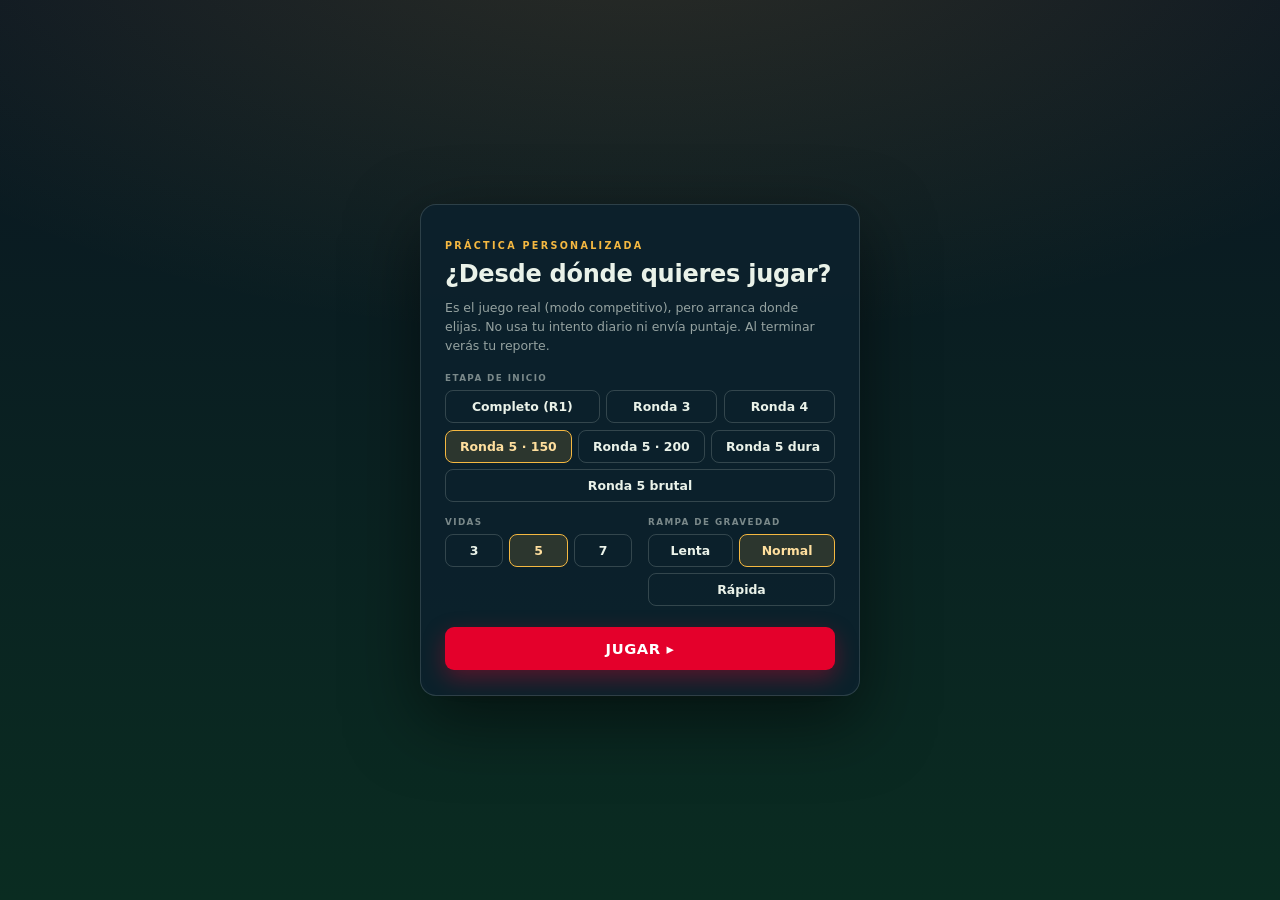
==== game/index.html @ 568b14b9 "fix: puntaje promedio (no kicks) en el reporte del juego" ====
<!DOCTYPE html>
<html lang="es">
<head>
    <meta charset="UTF-8">
    <meta name="viewport" content="width=device-width, initial-scale=1.0, maximum-scale=1.0, user-scalable=no">
    <title>KIA - Domina tu mundial</title>
    <link rel="icon" href="assets/favicon.ico">
    <!-- Google tag (gtag.js) -->
    <script async src="https://www.googletagmanager.com/gtag/js?id=G-4TJHHX3XZ9"></script>
    <script>
      window.dataLayer = window.dataLayer || [];
      function gtag(){dataLayer.push(arguments);}
      gtag('js', new Date());
      gtag('config', 'G-4TJHHX3XZ9');
    </script>
    <link rel="stylesheet" href="https://fonts.googleapis.com/css2?family=Material+Symbols+Outlined:opsz,wght,FILL,GRAD@20..48,100..700,0..1,-50..200&icon_names=favorite,sports_soccer,trophy" />
  <script type="module" crossorigin src="assets/index-Cwvmho8Z.js?v=4"></script>
  <link rel="stylesheet" crossorigin href="assets/index-BLHXZ3ck.css">
</head>
<body class="kia-root">

    <!-- ── Welcome screen ──────────────────────────────────────── -->
    <div id="welcome-screen">
        <div id="welcome-column">
            <img class="welcome-logo-kia"  src="assets/LogoKiaMundial.png" alt="KIA patrocinador oficial">
            <img class="welcome-logo-game" src="assets/LogoGame.png"       alt="Domina tu Mundial">

            <div id="welcome-character"></div>

            <div class="welcome-buttons">
                <button id="btn-welcome-play"     class="menu-btn">Jugar</button>
                <button id="btn-welcome-register" class="menu-btn">Registrarse</button>
            </div>
            <p class="welcome-version">v1.53</p>
        </div>
    </div>

    <!-- ── Login screen ─────────────────────────────────────────── -->
    <div id="login-screen" class="hidden">
        <div id="login-column">
            <img class="login-logo-kia"  src="assets/LogoKiaMundial.png" alt="KIA patrocinador oficial">
            <img class="login-logo-game" src="assets/LogoGame.png"       alt="Domina tu Mundial">

            <p class="login-subtitle">Favor ingresa los datos a continuación<br>para ingresar al juego</p>

            <div class="login-fields">
                <input id="input-rut" class="login-input" type="text"     placeholder="RUT (ej: 12.345.678-9)" autocomplete="off">
                <input id="input-pin" class="login-input" type="password" placeholder="PIN"                    autocomplete="off">
            </div>
            <p id="login-error" class="register-error-msg"></p>

            <div id="login-character"></div>

            <div class="login-actions">
                <button id="btn-login-play" class="menu-btn">Jugar</button>
                <button id="btn-login-back" class="menu-btn">Volver</button>
                <button id="btn-contacto-login" class="menu-btn contacto-link-btn">¿Problemas con tu cuenta?</button>
            </div>
        </div>
    </div>

    <!-- ── Register screen ──────────────────────────────────────── -->
    <div id="register-screen" class="hidden">
        <div id="register-column">
            <img class="register-logo-kia"  src="assets/LogoKiaMundial.png" alt="KIA patrocinador oficial">
            <img class="register-logo-game" src="assets/LogoGame.png"       alt="Domina tu Mundial">

            <p class="register-subtitle">Favor ingresa los datos a continuación<br>para registrar tu cuenta</p>

            <div class="register-fields">
                <input id="input-nombre"   class="login-input" type="text"  placeholder="Nombre"             autocomplete="off">
                <input id="input-apellido" class="login-input" type="text"  placeholder="Apellido"            autocomplete="off">
                <input id="input-correo"   class="login-input" type="email" placeholder="Correo Electrónico"  autocomplete="off">
                <input id="input-telefono" class="login-input" type="tel"   placeholder="Teléfono Contacto"   autocomplete="off">
                <input id="input-reg-rut"  class="login-input" type="text"  placeholder="RUT (ej: 12.345.678-9)" autocomplete="off">
            </div>
            <p id="register-error" class="register-error-msg"></p>

            <div id="register-character"></div>

            <p class="register-legal-note">
                Todos los campos son obligatorios y necesarios para participar
                válidamente en esta campaña.
            </p>

            <div class="register-actions">
                <button id="btn-bases"     class="menu-btn">Registrar</button>
                <button id="btn-register-back" class="menu-btn">Volver</button>
            </div>
        </div>
    </div>

    <!-- ── PIN screen ─────────────────────────────────────────────── -->
    <div id="pin-screen" class="hidden">
        <img class="pin-char-thumbs" src="assets/charThumbs.png" alt="">

        <div id="pin-column">
            <img class="pin-logo-kia"  src="assets/LogoKiaMundial.png" alt="KIA patrocinador oficial">
            <img class="pin-logo-game" src="assets/LogoGame.png"       alt="Domina tu Mundial">

            <p class="pin-subtitle">
                Toma nota de tu PIN, es necesario para poder<br>ingresar y jugar diariamente.
            </p>
            <p class="pin-note">(Te recomendamos hacer una captura de pantalla)</p>

            <div id="pin-character"></div>

            <p class="pin-label">PIN:</p>
            <p class="pin-code" id="pin-code-display">—</p>

            <div class="pin-actions">
                <button id="btn-pin-continuar" class="menu-btn">Continuar</button>
                <p class="pin-hold-hint">Deja pulsado para continuar</p>
            </div>
        </div>
    </div>

    <!-- ── Bases popup ───────────────────────────────────────────── -->
    <div id="bases-popup" class="hidden">
        <div class="bases-backdrop"></div>
        <div class="bases-modal">
            <div class="bases-scroll">
                <h2 class="bases-title">Bases Legales del Concurso</h2>
                <p class="bases-subtitle"><strong>"Domina tu Mundial"</strong><br>KIA CHILE SpA</p>
                <div class="bases-text">
                    <h3>1. Organizador</h3>
                    <p>Kia Chile SpA, rol único tributario N° 79.567.420-9, domiciliada en Av. Las Condes N° 11.774, comuna de Vitacura (en adelante, el "Organizador") ha creado el concurso "Domina tu Mundial" (en adelante, el "Concurso") como parte de su campaña de marketing digital para la Mundial de Fútbol FIFA 2026™ (en adelante, el "Mundial").</p>

                    <h3>2. Antecedentes y descripción general</h3>
                    <p>"Domina tu Mundial" es un juego web de habilidad desarrollado por Kia, en el que cada Concursante debe mantener una rueda, estilizada como pelota de fútbol, en el aire durante el mayor tiempo posible mediante toques en la pantalla (clics o taps, dependiendo si se juega desde computador o desde dispositivos móviles).</p>
                    <p>El juego "Domina tu Mundial" se accede desde el sitio web de Kia (www.kia.cl) o del Concurso (www.dominatumundialkia.cl). El juego es compatible con dispositivos móviles y de escritorio.</p>
                    <p>El juego dará un intento por día a cada Concursante durante toda la vigencia del Concurso.</p>
                    <p>El objetivo del juego es acumular la mayor cantidad de puntos posibles en cada intento diario, hasta el final del Concurso.</p>
                    <p>El Concurso finalizará el domingo 19 de julio de 2026, fecha del final del Mundial.</p>

                    <h3>3. Concursantes</h3>
                    <p>Podrán participar del presente Concurso, aquellas personas naturales que cumplan con todos y cada uno de los siguientes requisitos (en adelante, el o los "Concursantes"):</p>
                    <ol>
                        <li>Ser mayor de 18 años;</li>
                        <li>Inscribirse en el sitio web del Concurso, ingresando sus datos personales;</li>
                        <li>Los Concursantes deben aceptar los términos y condiciones, como también la política de privacidad, ambas contenidas en el sitio web;</li>
                        <li>Los Concursantes solo pueden tener una única cuenta con sus datos personales, y;</li>
                        <li>Participar en el juego de la web una vez iniciada la sesión.</li>
                    </ol>

                    <h3>4. Vigencia del Concurso</h3>
                    <p>La vigencia del Concurso está vinculado al calendario del Mundial, comenzando el lunes 08 de junio de 2026, y finalizando el domingo 19 de julio de 2026. El día lunes 20 de julio de 2026 se dará un ranking preliminar. La publicación del Ganador se realizará el martes 28 de julio de 2026.</p>
                    <p>Los ganadores del Concurso serán publicados el miércoles 29 de julio de 2026.</p>

                    <h3>5. Dinámica del Concurso</h3>
                    <p>Una vez que el Concursante se registra en el sitio web al efecto, recibirá un código PIN, el cual será generado una única vez, por lo que cada Concursante debe tenerlo guardado para acceder a su cuenta durante toda la vigencia del Concurso. El código PIN es de uso personal, por tanto, no deberá compartirse con terceros.</p>
                    <p>El juego incluye un modo práctica que permite a los Concursantes a familiarizarse con el juego sin hacer valer su intento diario. Para ello se requiere haber iniciado sesión. Los resultados no suman puntuación semanal. El juego incluye un modo competitivo, el cual será el mecanismo por el cual se registrarán los puntajes obtenidos por cada Concursante, y se registrarán a un ranking para competir por el premio del Concurso.</p>
                    <p>El modo competitivo está estructurado en rondas progresivas, y cada ronda tiene un umbral de puntos que debe alcanzarse para avanzar. Cada golpe exitoso a la rueda (<em>kick</em>) equivale a un punto base.</p>
                    <p>El puntaje base aumentará progresivamente por cada semana de vigencia del Concurso.</p>
                    <p>La puntuación por semana se define de la siguiente manera:</p>
                    <ol>
                        <li>La primera Semana del Concurso (08-jun al 14-jun): cada <em>kick</em> dará 1 punto.</li>
                        <li>La segunda Semana del Concurso (15-jun al 21-jun): cada <em>kick</em> dará 2 puntos.</li>
                        <li>La tercera Semana del Concurso (22-jun al 28-jun): cada <em>kick</em> dará 3 puntos.</li>
                        <li>La cuarta Semana del Concurso (29-jun al 05-jul): cada <em>kick</em> dará 4 puntos.</li>
                        <li>La quinta Semana del Concurso (06-jul al 12-jul): cada <em>kick</em> dará 5 puntos.</li>
                        <li>La sexta Semana del Concurso (13-jul al 19-jul): cada <em>kick</em> dará 10 puntos.</li>
                    </ol>
                    <p>Las puntuaciones semanales serán comunicados en el juego antes de cada partida.</p>

                    <h3>6. Intentos diarios</h3>
                    <p>Cada Concursante tiene un (<strong>1</strong>) intento en el modo competitivo por cada día de vigencia del Concurso.</p>
                    <p>El servidor registra el inicio oficial de la partida aproximadamente 10 segundos después de que el juego está estable y activo. Esto se hace para evitar problemas que con un mal estado de conectividad pueda fallar la carga del juego.</p>
                    <p>Una vez registrado el inicio, el intento diario queda consumido.</p>
                    <p>El intento se pierde aunque el Concursante cierre el navegador, pierda la conexión o no complete la partida. Es decir, si el Concursante después de 10 segundos de iniciada la partida, pierde la conexión, cierra o refresca el navegador, pierde la oportunidad de juego del día.</p>
                    <p>En caso imputable del Concursante, si la partida inicia pero no se envía correctamente el resultado, el puntaje del intento diario quedará en 0 y no se restablece el intento, lo cual afectará su ranking semanal.</p>
                    <p>En caso de que exista un fallo técnico en la página web del Concurso que sea imputable al Organizador, adoptará una medida correctiva para que los Concursantes puedan utilizar su intento diario sin ser afectados por la falla, en caso de no haberla consumido con anterioridad.</p>
                    <p>Esta regla previene el abuso por reintentos múltiples hasta obtener un puntaje conveniente.</p>

                    <h3>7. Ranking (Leaderboard) y determinación de ganadores</h3>
                    <p>El ranking refleja el puntaje total acumulado por cada Concursante, el ranking es público. Los puntajes diarios se van acumulando a lo largo del Concurso. Algunos identificadores como nombres serán truncados para evitar una identificación directa de la persona, vía terceros. El ranking se actualiza diariamente una vez ejecutados procesos automáticos y verificaciones manuales de telemetría. Los puntajes de partidas rechazadas o anuladas no aparecen en el ranking.</p>
                    <p>El Organizador se reserva el derecho de congelar o ajustar el leaderboard durante la revisión de incidencias.</p>
                    <p>El primer puesto del ranking al final del Concurso resultará ganador del premio.</p>
                    <p>En caso de que existan Concursantes con igual puntaje acumulado al cierre del concurso, se realizará una instancia presencial de final para definir el ganador.</p>

                    <h3>8. Sistema Anti-Trampa, Moderación y Sanciones</h3>
                    <p>El sistema está diseñado para elevar el costo de hacer trampa y facilitar la detección, aunque no hay manera de garantizar prevención perfecta. El sistema soporta revisión de la telemetría almacenada mediante validaciones automáticas y revisión manual por parte del equipo de moderación para inspeccionar patrones sospechosos.</p>
                    <p>El Organizador se reserva el derecho de poder determinar si algún Concursante pudo haber intervenido en el cliente del juego para obtener ventaja.</p>
                    <p>Las partidas declaradas como inválidas no suman puntajes y la cuenta queda en observación. Los puntajes diarios que sean calificados como sospechosos serán invalidados y quedan sujetos a revisión manual.</p>
                    <p>El Organizador puede anular el puntaje del día afectado, bloquear la cuenta de forma temporal o permanente, incluyendo la descalificación del Concursante en el Concurso.</p>
                    <p>Las cuentas que tengan alertas recurrentes de potencial fraude serán suspendidas o no consideradas para los sorteos de premios.</p>
                    <p>En caso de una detección de intento de fraude automatizado, se procederá a tomar las medidas técnicas necesarias para proteger el desarrollo del Concurso.</p>

                    <h3>9. Premio del Concurso</h3>
                    <p>El Concursante que resulte ganador del presente Concurso, recibirá como premio la entrega de un automóvil de la marca Kia, modelo Sportage, año 2026, color blanco, versión 2.0 MT, código 2522.</p>

                    <h3>10. Autorización de Uso de Imagen y Datos Personales</h3>
                    <p>Los Concursantes al aceptar las bases legales del presente Concurso, consienten y autorizan que el Organizador haga uso gratuito de su imagen, nombre y voz para fines promocionales y publicitarios relacionados únicamente con el presente Concurso, conforme a la normativa vigente de protección de datos, así como a Ley 19.628 sobre Protección de la Vida Privada y respectivas normas que modifiquen a ésta.</p>
                    <p>Los Concursantes autorizan al Organizador el tratamiento de sus datos personales, únicamente para los fines del presente Concurso, los cuales serán eliminados una vez haya sido finalizado el Concurso.</p>

                    <h3>11. Exclusiones del Concurso</h3>
                    <p>Para efectos del presente Concurso, no podrán ser considerados Concursantes, las siguientes personas:</p>
                    <ol>
                        <li>Aquellas personas que sean trabajadores del Organizador, o de sus filiales o agencias asociadas.</li>
                        <li>Familiares directos de los anteriores hasta cuarto grado de consanguinidad.</li>
                        <li>Aquellas personas que sean patrocinadas para el Organizador, o que sean auspiciadores de éste.</li>
                    </ol>

                    <h3>12. Aceptación de las Bases Legales del Concurso</h3>
                    <p>La participación en el Concurso se entenderá como la aceptación íntegra de todo lo dispuesto en las presentes bases. En caso de fuerza mayor o caso fortuito, el Organizador se reserva el derecho de modificar, interpretar o cancelar el presente Concurso, informándolo oportunamente por todos los medios que disponga para estos efectos.</p>
                    <p><strong>Razón Social del Organizador:</strong> Kia Chile SpA<br>
                    <strong>Rol único tributario del Organizador:</strong> 79.567.420-9<br>
                    <strong>Domicilio:</strong> Av. Las Condes N° 11.774, comuna de Vitacura, ciudad de Santiago.<br>
                    <strong>Ministro de Fe:</strong> Sebastián Miranda, Gerente de Marketing Indumotora, Rut 16.636.228-8.</p>
                </div>
                <button id="btn-bases-accept" class="menu-btn bases-accept-btn">Aceptar</button>
            </div>
        </div>
    </div>

    <!-- ── Contacto / Soporte popup ────────────────────────────── -->
    <div id="contacto-popup" class="hidden">
        <div class="bases-backdrop"></div>
        <div class="bases-modal">
            <div class="bases-scroll">
                <h2 class="bases-title">Contacto y Soporte</h2>
                <p class="bases-subtitle">Completa el formulario y te contactaremos<br>a la brevedad.</p>

                <div class="contacto-fields">
                    <input id="input-ct-nombre"   class="login-input" type="text"  placeholder="Nombre"                     autocomplete="off">
                    <input id="input-ct-apellido" class="login-input" type="text"  placeholder="Apellido"                    autocomplete="off">
                    <input id="input-ct-correo"   class="login-input" type="email" placeholder="Correo Electrónico"          autocomplete="off">
                    <input id="input-ct-telefono" class="login-input" type="tel"   placeholder="Teléfono Contacto"           autocomplete="off">
                    <input id="input-ct-rut"      class="login-input" type="text"  placeholder="RUT (ej: 12.345.678-9)"      autocomplete="off">
                    <textarea id="input-ct-mensaje" class="login-input contacto-textarea" placeholder="Describe tu problema o consulta..." rows="4"></textarea>
                </div>

                <p id="contacto-error"   class="register-error-msg"></p>
                <p id="contacto-success" class="contacto-success-msg hidden">Mensaje enviado. Te contactaremos pronto.</p>

                <div class="contacto-actions">
                    <button id="btn-contacto-enviar" class="menu-btn bases-accept-btn">Enviar</button>
                    <button id="btn-contacto-cerrar" class="menu-btn bases-accept-btn">Cerrar</button>
                </div>
            </div>
        </div>
    </div>

    <!-- ── Menu screen ─────────────────────────────────────────── -->
    <div id="menu-screen" class="hidden">
        <div id="menu-column">
            <img class="menu-logo-kia"  src="assets/LogoKiaMundial.png" alt="KIA patrocinador oficial">
            <img class="menu-logo-game" src="assets/LogoGame.png"       alt="Domina tu Mundial">

            <p class="menu-subtitle">
                Puedes competir solo una vez por día en desafío diario.
                Pero puedes utilizar el modo práctica o consultar el tablero de posiciones.
            </p>

            <button id="btn-daily" class="menu-btn">
                <span class="material-symbols-outlined btn-trophy" aria-hidden="true">trophy</span>
                Desafío diario
                <span class="material-symbols-outlined btn-trophy" aria-hidden="true">trophy</span>
            </button>
            <p id="daily-error" class="register-error-msg" style="color:#e44; text-align:center;"></p>

            <div class="menu-spacer"></div>

            <button id="btn-practice"    class="menu-btn">Práctica</button>
            <button id="btn-leaderboard" class="menu-btn">Leaderboard</button>
            <button id="btn-contacto-menu" class="menu-btn contacto-link-btn">¿Problemas? Contáctanos</button>
        </div>
    </div>

    <!-- ── Leaderboard screen ──────────────────────────────────── -->
    <div id="leaderboard-screen" class="hidden">
        <div id="leaderboard-column">
            <img class="lb-logo-kia"  src="assets/LogoKiaMundial.png" alt="KIA patrocinador oficial">
            <img class="lb-logo-game" src="assets/LogoGame.png"       alt="Domina tu Mundial">

            <p class="lb-date" id="lb-date-text">Leaderboard actualizado: —</p>

            <div class="lb-my-position">
                <div class="lb-my-block">
                    <span class="lb-my-label" id="lb-rank-label">Tu posición</span>
                    <span class="lb-my-value" id="lb-my-rank-value">#—</span>
                </div>
                <div class="lb-my-divider"></div>
                <div class="lb-my-block">
                    <span class="lb-my-label">Total acumulado</span>
                    <span class="lb-my-value" id="lb-my-score-value">—</span>
                </div>
            </div>

            <p class="lb-rank-estimated-note hidden" id="lb-rank-estimated-note">Se actualiza a posición actual junto con el leaderboard</p>

            <div class="lb-list-wrapper">
                <ul class="lb-list" id="lb-list"></ul>
                <div class="lb-list-fade" aria-hidden="true"></div>
            </div>

            <button id="btn-lb-back" class="menu-btn">Volver</button>
        </div>
    </div>

    <!-- ── Screen transition overlay ──────────────────────────── -->
    <div id="transition-overlay">
        <img class="tr-logo-kia"  src="assets/LogoKiaMundial.png" alt="">
        <img class="tr-logo-game" src="assets/LogoGame.png"       alt="">
    </div>

    <!-- ── Game canvas (hidden until a mode is selected) ───────── -->
    <div id="game-container" class="hidden"></div>


<div id="kcfg">
  <div class="kcfg-box">
    <p class="kcfg-eyebrow">Práctica personalizada</p>
    <h2 class="kcfg-title">¿Desde dónde quieres jugar?</h2>
    <p class="kcfg-note">Es el juego real (modo competitivo), pero arranca donde elijas. No usa tu intento diario ni envía puntaje. Al terminar verás tu reporte.</p>
    <p class="kcfg-lab">Etapa de inicio</p>
    <div class="kcfg-group" id="kcfg-etapa">
      <button data-p="completo">Completo (R1)</button>
      <button data-p="r3">Ronda 3</button>
      <button data-p="r4">Ronda 4</button>
      <button data-p="r5_150" class="on">Ronda 5 · 150</button><button data-p="r5">Ronda 5 · 200</button>
      <button data-p="r5d">Ronda 5 dura</button>
      <button data-p="r5b">Ronda 5 brutal</button>
    </div>
    <div class="kcfg-cols">
      <div>
        <p class="kcfg-lab">Vidas</p>
        <div class="kcfg-group" id="kcfg-vidas">
          <button data-v="3">3</button><button data-v="5" class="on">5</button><button data-v="7">7</button>
        </div>
      </div>
      <div>
        <p class="kcfg-lab">Rampa de gravedad</p>
        <div class="kcfg-group" id="kcfg-rampa">
          <button data-r="20">Lenta</button><button data-r="40" class="on">Normal</button><button data-r="80">Rápida</button>
        </div>
      </div>
    </div>
    <button id="kcfg-play">Jugar &#9656;</button>
  </div>
</div>
<button id="kcfg-reopen" title="Cambiar práctica">&#9881;</button>
<button id="kcfg-report" title="Ver reporte">&#128202;</button>
<button id="kcfg-coach" title="Gu&iacute;a: resalta el bal&oacute;n m&aacute;s urgente en rojo">&#127919;</button>

<div id="kcrep" class="hidden">
  <div class="kcrep-box">
    <button id="kcrep-close" title="Cerrar">&#10005;</button>
    <p class="kcfg-eyebrow">Reporte de entrenamiento</p>
    <h2 class="kcfg-title" id="kcrep-title">Última corrida</h2>
    <div class="kcrep-stats" id="kcrep-stats"></div>
    <div id="kcrep-verdicts"></div>
    <p class="kcrep-h">Altura de tus patadas <span>(izquierda = arriba/bueno · derecha = bajo/tarde)</span></p>
    <canvas id="kcrep-h1" width="620" height="150"></canvas>
    <p class="kcrep-h">Cadencia: t&uacute; (barras) vs. lo que exige el juego (l&iacute;nea)</p>
    <canvas id="kcrep-h2" width="620" height="150"></canvas>
    <div class="kcrep-cols">
      <div><p class="kcrep-h">D&oacute;nde pierdes balones</p><canvas id="kcrep-h3" width="300" height="130"></canvas></div>
      <div><p class="kcrep-h">Progreso por corrida</p><canvas id="kcrep-h4" width="300" height="130"></canvas></div>
    </div>
    <div class="kcrep-foot">
      <button id="kcrep-dl" class="kcrep-btn2">&#11015; Descargar datos</button><button id="kcrep-cp" class="kcrep-btn2">&#10697; Copiar</button><button id="kcrep-again">&#8635; Otra corrida</button>
    </div>
  </div>
</div>

<style>
  #kcfg{position:fixed;inset:0;z-index:99999;display:flex;align-items:center;justify-content:center;padding:5vw;
    background:radial-gradient(120% 80% at 50% -10%,rgba(245,184,65,.14),transparent 60%),linear-gradient(180deg,#0A1622,#0A2C21);
    font-family:-apple-system,system-ui,"Segoe UI",sans-serif;color:#EAF2E9}
  #kcfg.hidden,#kcrep.hidden{display:none}
  .kcfg-box{max-width:440px;width:100%;background:rgba(12,33,45,.92);border:1px solid rgba(234,242,233,.15);
    border-radius:16px;padding:1.6rem 1.5rem;box-shadow:0 24px 70px rgba(0,0,0,.5)}
  .kcfg-eyebrow{font-size:.6rem;letter-spacing:.24em;text-transform:uppercase;color:#F5B841;font-weight:700}
  .kcfg-title{font-size:1.5rem;font-weight:800;letter-spacing:-.01em;margin:.35rem 0 .3rem;line-height:1.1}
  .kcfg-note{font-size:.78rem;color:rgba(234,242,233,.62);line-height:1.5;margin-bottom:1.1rem}
  .kcfg-lab{font-size:.55rem;letter-spacing:.16em;text-transform:uppercase;color:rgba(234,242,233,.5);font-weight:700;margin:.9rem 0 .45rem}
  .kcfg-group{display:flex;flex-wrap:wrap;gap:.4rem}
  .kcfg-cols{display:grid;grid-template-columns:1fr 1fr;gap:.6rem 1rem}
  .kcfg-group button{flex:1 1 auto;min-width:56px;background:transparent;color:#EAF2E9;border:1px solid rgba(234,242,233,.18);
    border-radius:8px;padding:.5rem .6rem;font-size:.78rem;font-weight:600;cursor:pointer;font-family:inherit;transition:.15s}
  .kcfg-group button:hover{border-color:rgba(234,242,233,.45)}
  .kcfg-group button.on{border-color:#F5B841;background:rgba(245,184,65,.14);color:#FFDF9E}
  #kcfg-play,#kcrep-again{margin-top:1.3rem;width:100%;background:#E4002B;color:#fff;border:none;border-radius:9px;
    padding:.8rem;font-size:.92rem;font-weight:800;letter-spacing:.04em;text-transform:uppercase;cursor:pointer;
    box-shadow:0 8px 22px rgba(228,0,43,.35);font-family:inherit;transition:.12s}
  #kcfg-play:hover,#kcrep-again:hover{transform:translateY(-1px)}
  #kcfg-reopen,#kcfg-report,#kcfg-coach{position:fixed;top:10px;z-index:99998;width:40px;height:40px;border-radius:50%;
    background:rgba(12,33,45,.85);color:#F5B841;border:1px solid rgba(245,184,65,.4);font-size:1.05rem;cursor:pointer;display:none}
  #kcfg-reopen{right:10px} #kcfg-report{right:58px} #kcfg-coach{right:106px} #kcfg-coach.coachon{color:#5FE0A8;border-color:#5FE0A8}
  #kcfg-reopen.show,#kcfg-report.show,#kcfg-coach.show{display:block}

  #kcrep{position:fixed;inset:0;z-index:100000;display:flex;align-items:flex-start;justify-content:center;overflow-y:auto;
    padding:2.5vw;background:rgba(6,15,12,.93);font-family:-apple-system,system-ui,"Segoe UI",sans-serif;color:#EAF2E9}
  .kcrep-box{position:relative;max-width:680px;width:100%;background:rgba(12,33,45,.95);border:1px solid rgba(234,242,233,.15);
    border-radius:16px;padding:1.5rem 1.5rem 1.3rem;box-shadow:0 24px 70px rgba(0,0,0,.55)}
  #kcrep-close{position:absolute;top:12px;right:14px;background:none;border:none;color:rgba(234,242,233,.6);font-size:1.1rem;cursor:pointer}
  .kcrep-stats{display:flex;flex-wrap:wrap;gap:.5rem;margin:.7rem 0 1rem}
  .kcrep-stat{flex:1 1 90px;background:rgba(234,242,233,.05);border:1px solid rgba(234,242,233,.1);border-radius:9px;padding:.55rem .6rem}
  .kcrep-stat b{display:block;font-family:ui-monospace,Menlo,monospace;font-size:1.25rem;font-weight:800;color:#FFDF9E;line-height:1}
  .kcrep-stat span{font-size:.55rem;letter-spacing:.1em;text-transform:uppercase;color:rgba(234,242,233,.5);font-weight:700}
  #kcrep-verdicts{display:flex;flex-direction:column;gap:.4rem;margin-bottom:1rem}
  .kcrep-v{font-size:.8rem;line-height:1.45;padding:.5rem .7rem;border-radius:8px;border-left:3px solid}
  .kcrep-v.sev3{background:rgba(228,0,43,.09);border-color:#E4002B}
  .kcrep-v.sev2{background:rgba(245,184,65,.09);border-color:#F5B841}
  .kcrep-v.sev1{background:rgba(234,242,233,.05);border-color:rgba(234,242,233,.3)}
  .kcrep-v.good{background:rgba(95,224,168,.08);border-color:#5FE0A8}
  .kcrep-h{font-size:.6rem;letter-spacing:.1em;text-transform:uppercase;color:rgba(234,242,233,.55);font-weight:700;margin:.9rem 0 .35rem}
  .kcrep-h span{text-transform:none;letter-spacing:0;color:rgba(234,242,233,.38);font-weight:400}
  #kcrep canvas{width:100%;height:auto;display:block;background:rgba(0,0,0,.2);border-radius:8px}
  .kcrep-cols{display:grid;grid-template-columns:1fr 1fr;gap:1rem}
  .kcrep-foot{margin-top:.3rem;display:flex;flex-wrap:wrap;gap:.5rem;align-items:center}#kcrep-again{margin-top:0;flex:1 1 100%}.kcrep-btn2{flex:1 1 auto;background:transparent;color:#EAF2E9;border:1px solid rgba(234,242,233,.3);border-radius:8px;padding:.6rem .5rem;font-size:.75rem;font-weight:700;cursor:pointer;font-family:inherit;transition:.15s}.kcrep-btn2:hover{border-color:#F5B841;color:#FFDF9E}
</style>

<script>
(function(){
  // ── Telemetría ──
  window.__kiaTel=(function(){
    var run=null,t0=0;
    function now(){return Math.round(performance.now()-t0);}
    return {
      start:function(cfg){t0=performance.now();run={cfg:cfg||{},kicks:[],drops:[],clicks:0,ts:Date.now()};},
      click:function(){if(run)run.clicks++;},
      kick:function(x,y,g){if(run)run.kicks.push([now(),Math.round(x),Math.round(y),Math.round(g)]);},
      drop:function(x,y){if(run)run.drops.push([now(),Math.round(x),Math.round(y)]);},
      end:function(score,gEnd){
        if(!run)return;
        run.score=score;run.gEnd=Math.round(gEnd||0);run.dur=now();
        try{var a=JSON.parse(localStorage.getItem("kia_runs")||"[]");a.push(run);if(a.length>60)a=a.slice(-60);localStorage.setItem("kia_runs",JSON.stringify(a));}catch(e){}
        window.__kiaLast=run;run=null;
        if(window.__kiaShowReport)setTimeout(window.__kiaShowReport,500);
      }
    };
  })();

  var $=function(id){return document.getElementById(id);};

  // ── Panel de configuración ──
  var PRESETS={completo:{round:1,score:0,gravBonus:0},r3:{round:3,score:50,gravBonus:0},
    r4:{round:4,score:90,gravBonus:0},r5_150:{round:5,score:150,gravBonus:0},r5:{round:5,score:200,gravBonus:0},
    r5d:{round:5,score:200,gravBonus:800},r5b:{round:5,score:200,gravBonus:1600}};
  var sel={etapa:"r5_150",vidas:5,rampa:40};
  function wire(id,attr,cast,key){var g=$(id);g.addEventListener("click",function(e){var b=e.target.closest("button");if(!b)return;[].forEach.call(g.children,function(x){x.classList.remove("on");});b.classList.add("on");sel[key]=cast(b.getAttribute(attr));});}
  wire("kcfg-etapa","data-p",String,"etapa");wire("kcfg-vidas","data-v",Number,"vidas");wire("kcfg-rampa","data-r",Number,"rampa");
  $("kcfg-play").addEventListener("click",function(){
    var p=PRESETS[sel.etapa]||PRESETS.r5;
    window.__kiaCustom={round:p.round,score:p.score,gravBonus:p.gravBonus,lives:sel.vidas,ramp:sel.rampa};
    $("kcfg").classList.add("hidden");$("kcfg-reopen").classList.add("show");$("kcfg-report").classList.add("show");$("kcfg-coach").classList.add("show");
    var tries=0,iv=setInterval(function(){tries++;
      if(window.__startKia){clearInterval(iv);window.__startKia();return;}
      var bd=$("btn-daily");if(tries>30&&bd){clearInterval(iv);bd.click();return;}
      if(tries>300)clearInterval(iv);
    },100);
  });
  $("kcfg-reopen").addEventListener("click",function(){location.reload();});
  $("kcrep-again").addEventListener("click",function(){location.reload();});
  $("kcrep-close").addEventListener("click",function(){$("kcrep").classList.add("hidden");});
  $("kcfg-report").addEventListener("click",function(){window.__kiaShowReport();});var _cb=$("kcfg-coach");function _updCoach(){_cb.classList.toggle("coachon",!!window.__kiaCoach);}window.__kiaCoach=(localStorage.getItem("kia_coach")!=="0");_updCoach();_cb.addEventListener("click",function(){window.__kiaCoach=!window.__kiaCoach;localStorage.setItem("kia_coach",window.__kiaCoach?"1":"0");_updCoach();});function kcfb(text,cb){var ta=document.createElement("textarea");ta.value=text;ta.style.position="fixed";ta.style.opacity="0";document.body.appendChild(ta);ta.focus();ta.select();try{document.execCommand("copy");}catch(e){}ta.remove();cb&&cb();}$("kcrep-dl").addEventListener("click",function(){var data=localStorage.getItem("kia_runs")||"[]";var blob=new Blob([data],{type:"application/json"});var url=URL.createObjectURL(blob);var d=new Date(),p=function(n){return(n<10?"0":"")+n;};var name="kia-telemetria-"+d.getFullYear()+p(d.getMonth()+1)+p(d.getDate())+"-"+p(d.getHours())+p(d.getMinutes())+".json";var a=document.createElement("a");a.href=url;a.download=name;document.body.appendChild(a);a.click();setTimeout(function(){URL.revokeObjectURL(url);a.remove();},1000);var b=$("kcrep-dl");b.textContent="↓ "+name;setTimeout(function(){b.innerHTML="⬇ Descargar datos";},2500);});$("kcrep-cp").addEventListener("click",function(){var data=localStorage.getItem("kia_runs")||"[]";var b=$("kcrep-cp");var done=function(){b.textContent="¡Copiado!";setTimeout(function(){b.innerHTML="⥉ Copiar";},1500);};if(navigator.clipboard&&navigator.clipboard.writeText){navigator.clipboard.writeText(data).then(done,function(){kcfb(data,done);});}else kcfb(data,done);});

  // ── Análisis ──
  function readRuns(){try{return JSON.parse(localStorage.getItem("kia_runs")||"[]");}catch(e){return[];}}
  function analyze(run){
    var kicks=run.kicks||[],drops=run.drops||[];
    var ys=kicks.map(function(k){return k[2];});
    var meanY=ys.length?Math.round(ys.reduce(function(a,b){return a+b;},0)/ys.length):0;
    var highPct=ys.length?ys.filter(function(y){return y<480;}).length/ys.length:0;
    var clicks=run.clicks||kicks.length;
    var missPct=clicks?(clicks-kicks.length)/clicks:0;
    var dur=run.dur||1,secs=Math.max(1,Math.ceil(dur/1000));
    var your=new Array(secs).fill(0),reqS=new Array(secs).fill(0),reqN=new Array(secs).fill(0);
    kicks.forEach(function(k){var s=Math.floor(k[0]/1000);if(s>=0&&s<secs){your[s]++;reqS[s]+=5*k[3]/2320;reqN[s]++;}});
    var req=reqS.map(function(v,i){return reqN[i]?v/reqN[i]:0;});
    var peak=your.length?Math.max.apply(null,your):0;
    var L=0,C=0,R=0;drops.forEach(function(d){if(d[1]<240)L++;else if(d[1]>480)R++;else C++;});
    return{n:kicks.length,runKicks:run.score-((run.cfg&&run.cfg.score)||0),meanY:meanY,highPct:highPct,
      missPct:missPct,clicks:clicks,your:your,req:req,peak:peak,L:L,C:C,R:R,dur:dur,score:run.score,gEnd:run.gEnd||0,drops:drops.length,ys:ys};
  }
  function verdicts(a){
    var v=[];
    if(a.meanY>640)v.push([3,"Pateas MUY bajo &mdash; altura promedio "+a.meanY+"px. M&aacute;talos apenas cruzan la l&iacute;nea (~300). Es tu problema #1: arcos cortos = te ahogas."]);
    else if(a.meanY>540)v.push([2,"Pateas algo bajo (prom "+a.meanY+"px). P&eacute;gales m&aacute;s arriba para alargar los arcos."]);
    else v.push([0,"Buena altura de patada (prom "+a.meanY+"px): mantienes arcos largos. &#9989;"]);
    if(a.missPct>0.25)v.push([3,Math.round(a.missPct*100)+"% de tus clicks no pegan a nada &mdash; est&aacute;s clickeando al vac&iacute;o. Cada click debe ir a un bal&oacute;n."]);
    else if(a.missPct>0.12)v.push([1,Math.round(a.missPct*100)+"% de clicks perdidos. Afina la punter&iacute;a."]);
    var tail=a.req.slice(-4).filter(function(x){return x>0;});
    var reqEnd=tail.length?tail.reduce(function(x,y){return x+y;},0)/tail.length:0;
    if(reqEnd>a.peak+0.5)v.push([2,"Al morir, el juego ped&iacute;a ~"+reqEnd.toFixed(1)+" clicks/s y tu tope fue "+a.peak+"/s. Te falta cadencia &mdash; prueba butterfly (dos dedos)."]);
    if(a.drops>1){var mx=Math.max(a.L,a.C,a.R);
      if(mx===a.L&&a.L>a.R)v.push([1,"Pierdes m&aacute;s balones por la IZQUIERDA ("+a.L+"). Cubre ese lado."]);
      else if(mx===a.R&&a.R>a.L)v.push([1,"Pierdes m&aacute;s por la DERECHA ("+a.R+"). Cubre ese lado."]);}
    v.sort(function(x,y){return y[0]-x[0];});
    return v;
  }

  // ── Charts ──
  function cv(id){var c=$(id),x=c.getContext("2d");x.clearRect(0,0,c.width,c.height);return[c,x];}
  function histHeights(a){
    var r=cv("kcrep-h1"),c=r[0],x=r[1],W=c.width,Hh=c.height,pb=18;
    var bins=8,lo=300,hi=1030,bw=(hi-lo)/bins,cnt=new Array(bins).fill(0);
    a.ys.forEach(function(y){var i=Math.min(bins-1,Math.max(0,Math.floor((y-lo)/bw)));cnt[i]++;});
    var mx=Math.max.apply(null,cnt.concat([1]));
    var gap=4,cw=(W-(bins+1)*gap)/bins;
    for(var i=0;i<bins;i++){
      var h=(cnt[i]/mx)*(Hh-pb-8),bx=gap+i*(cw+gap),by=Hh-pb-h;
      x.fillStyle=i<2?"#5FE0A8":(i>=5?"#FF5A47":"rgba(245,184,65,.75)");
      x.fillRect(bx,by,cw,h);
    }
    x.fillStyle="rgba(234,242,233,.45)";x.font="9px ui-monospace,monospace";x.textAlign="center";
    x.fillText("arriba (300)",gap+cw/2+cw,Hh-5);x.fillText("suelo (1030)",W-gap-cw,Hh-5);
  }
  function cadence(a){
    var r=cv("kcrep-h2"),c=r[0],x=r[1],W=c.width,Hh=c.height,pb=18,pl=6;
    var n=a.your.length,mx=Math.max(a.peak,Math.max.apply(null,a.req.concat([1])))*1.15;
    var bw=(W-pl*2)/Math.max(n,1);
    for(var i=0;i<n;i++){
      var h=(a.your[i]/mx)*(Hh-pb-6),bx=pl+i*bw,by=Hh-pb-h;
      var behind=a.req[i]>0&&a.your[i]<a.req[i];
      x.fillStyle=behind?"rgba(255,90,71,.6)":"rgba(245,184,65,.7)";
      x.fillRect(bx+1,by,Math.max(1,bw-2),h);
    }
    // línea requerida
    x.strokeStyle="#5FE0A8";x.lineWidth=2;x.beginPath();var started=false;
    for(var j=0;j<n;j++){if(a.req[j]<=0)continue;var px=pl+j*bw+bw/2,py=Hh-pb-(a.req[j]/mx)*(Hh-pb-6);if(!started){x.moveTo(px,py);started=true;}else x.lineTo(px,py);}
    x.stroke();
    x.fillStyle="rgba(234,242,233,.45)";x.font="9px ui-monospace,monospace";x.textAlign="left";
    x.fillText("0s",pl,Hh-5);x.textAlign="right";x.fillText(n+"s",W-pl,Hh-5);
  }
  function dropsChart(a){
    var r=cv("kcrep-h3"),c=r[0],x=r[1],W=c.width,Hh=c.height,pb=20;
    var vals=[a.L,a.C,a.R],labs=["Izq","Centro","Der"],mx=Math.max.apply(null,vals.concat([1]));
    var gap=18,cw=(W-4*gap)/3;
    for(var i=0;i<3;i++){var h=(vals[i]/mx)*(Hh-pb-10),bx=gap+i*(cw+gap),by=Hh-pb-h;
      x.fillStyle="rgba(255,90,71,.7)";x.fillRect(bx,by,cw,h);
      x.fillStyle="#EAF2E9";x.font="bold 13px ui-monospace,monospace";x.textAlign="center";x.fillText(vals[i],bx+cw/2,by-4);
      x.fillStyle="rgba(234,242,233,.5)";x.font="9px system-ui";x.fillText(labs[i],bx+cw/2,Hh-6);}
  }
  function trendChart(runs){
    var r=cv("kcrep-h4"),c=r[0],x=r[1],W=c.width,Hh=c.height,pb=14,pl=6;
    var sc=runs.slice(-20).map(function(rr){return rr.score||0;});
    if(!sc.length)return;var mx=Math.max.apply(null,sc)*1.1,best=Math.max.apply(null,sc);
    var bw=(W-pl*2)/sc.length;
    for(var i=0;i<sc.length;i++){var h=(sc[i]/mx)*(Hh-pb-6),bx=pl+i*bw,by=Hh-pb-h;
      x.fillStyle=sc[i]===best?"#5FE0A8":"rgba(245,184,65,.6)";x.fillRect(bx+1,by,Math.max(1,bw-2),h);}
    x.fillStyle="rgba(234,242,233,.5)";x.font="9px ui-monospace,monospace";x.textAlign="right";x.fillText("mejor "+best,W-pl,10);
  }

  window.__kiaShowReport=function(){
    var runs=readRuns(),last=window.__kiaLast||runs[runs.length-1];
    if(!last){return;}
    var a=analyze(last);
    $("kcrep-title").innerHTML=a.score+" puntos &middot; "+a.runKicks+" kicks en la corrida";
    var reqEnd=(function(){var t=a.req.slice(-4).filter(function(x){return x>0;});return t.length?(t.reduce(function(p,q){return p+q;},0)/t.length):0;})();
    var same=runs.filter(function(r){var c=r.cfg||{},d=last.cfg||{};return c.round===d.round&&c.score===d.score&&(c.gravBonus||0)===(d.gravBonus||0);});
    var avgS=same.length?Math.round(same.reduce(function(p,r){return p+(r.score||0);},0)/same.length):0;
    var stats=[["Puntaje",a.score],["Puntaje prom ("+same.length+")",avgS],["Sobrevivió",(a.dur/1000).toFixed(1)+"s"],["Cadencia máx",a.peak+"/s"],
      ["Altura prom",a.meanY+"px"],["Clicks al vacío",Math.round(a.missPct*100)+"%"],["Grav. final",a.gEnd? (2350+a.gEnd):"-"]];
    $("kcrep-stats").innerHTML=stats.map(function(s){return '<div class="kcrep-stat"><b>'+s[1]+'</b><span>'+s[0]+'</span></div>';}).join("");
    var vs=verdicts(a);
    $("kcrep-verdicts").innerHTML=vs.slice(0,4).map(function(v){var cls=v[0]>=3?"sev3":v[0]===2?"sev2":v[0]<=0?"good":"sev1";return '<div class="kcrep-v '+cls+'">'+v[1]+'</div>';}).join("");
    histHeights(a);cadence(a);dropsChart(a);trendChart(runs);
    $("kcrep").classList.remove("hidden");
  };
})();
</script>
</body>
</html>
---- game/assets/index-BLHXZ3ck.css ----
@font-face{font-family:Kia Signature;font-weight:300 499;font-style:normal;font-display:swap;src:url(KiaSignatureOTFRegular.otf)format("opentype")}@font-face{font-family:Kia Signature;font-weight:500 900;font-style:normal;font-display:swap;src:url(KiaSignatureOTFBold.otf)format("opentype")}:root{--kia-midnight:#05141f;--kia-black:#000;--kia-polished-red:#bb162b;--kia-live-red:#ea0029;--kia-white:#fff;--field-night-deep:#0b0d24;--field-night-mid:#2a2c5a;--field-night-haze:#5a4e78;--field-sunset-orange:#c56a3d;--field-sunset-rose:#8e3e3a;--field-grass:#3f6b2a;--field-grass-deep:#1f3a14;--chrome-white:#f4f4f4;--chrome-light:#d9dee3;--chrome-mid:#8c95a0;--chrome-shadow:#2f3640;--chrome-red-light:#ffb0b0;--chrome-red-mid:#e0354a;--chrome-red-shadow:#5a0a12;--action-green-light:#74d161;--action-green:#3faa3f;--action-green-deep:#1e6b1e;--bonus-yellow:#ffd000;--bonus-yellow-deep:#c99b00;--grey-glass-90:#ffffff0d;--grey-glass-80:#ffffff1a;--grey-glass-60:#ffffff2e;--grey-glass-40:#ffffff52;--grey-ink-90:#000000e6;--grey-ink-70:#000000b3;--grey-ink-50:#00000080;--grey-ink-30:#0000004d;--bg-app:var(--field-night-deep);--bg-scrim:linear-gradient(180deg, #0508168c 0%, #05081633 35%, #0508168c 100%);--bg-card:#0000008c;--bg-card-hi:#000000bf;--fg-primary:var(--kia-white);--fg-secondary:#ffffffc7;--fg-muted:#ffffff8c;--fg-on-light:var(--kia-midnight);--fg-danger:var(--kia-live-red);--fg-success:var(--action-green-light);--fg-bonus:var(--bonus-yellow);--border-chrome:1.5px solid var(--chrome-light);--border-chrome-soft:1px solid #d9dee38c;--border-input:1.5px solid #ffffffa6;--font-family-base:"Kia Signature", "Inter", system-ui, -apple-system, sans-serif;--font-family-display:"Kia Signature", "Inter", system-ui, sans-serif;--fw-light:300;--fw-regular:400;--fw-bold:700;--fs-hero:clamp(56px, 11vh, 96px);--fs-h1:clamp(36px, 6vh, 56px);--fs-h2:clamp(28px, 4.5vh, 40px);--fs-h3:clamp(22px, 3.5vh, 30px);--fs-body-lg:clamp(20px, 3vh, 26px);--fs-body:clamp(16px, 2.4vh, 20px);--fs-caption:clamp(13px, 1.8vh, 15px);--fs-button:clamp(22px, 3.4vh, 30px);--fs-stat-label:clamp(14px, 1.8vh, 18px);--fs-stat-value:clamp(40px, 6.5vh, 64px);--lh-tight:1.05;--lh-snug:1.2;--lh-normal:1.4;--ls-wide:.08em;--ls-wider:.14em;--space-0:0;--space-1:4px;--space-2:8px;--space-3:12px;--space-4:16px;--space-5:24px;--space-6:32px;--space-7:48px;--space-8:64px;--space-9:96px;--radius-xs:4px;--radius-sm:6px;--radius-md:10px;--radius-lg:14px;--radius-pill:999px;--shadow-button:0 6px 14px #0000008c, 0 1px 0 #ffffff2e inset, 0 -2px 6px #00000059 inset;--shadow-button-green:0 6px 14px #0000008c, 0 1px 0 #b4ffb48c inset, 0 -3px 8px #00280073 inset, 0 0 24px #3faa3f59;--shadow-card:0 12px 32px #0000008c;--shadow-spotlight:0 0 120px 60px #ffffff2e;--shadow-chrome-text:0 0 1px #ffffffb3, 0 2px 0 #00000059, 0 4px 12px #000000b3;--ease-out:cubic-bezier(.16, .84, .3, 1);--ease-in-out:cubic-bezier(.65, .05, .36, 1);--dur-fast:.12s;--dur-base:.24s;--dur-slow:.48s;--stage-max-w:540px;--stage-pad-x:24px;--stage-pad-y:32px;--gameplay-w:720;--gameplay-h:1280;--ground-y:1120;--zone-top:300;--zone-y1:915;--zone-y2:710;--zone-y3:505;--char-base-y:1080;--char-w:384;--char-h:768;--wheel-r:90;--hit-r:110;--max-wheels:5;--spawn-every:20;--gravity:1500;--gravity-gentle:800;--kick-vy:-1400;--bounce:.28;--zone-line-color:#f22;--zone-line-alpha:.85;--zone-line-thickness:5px;--zone-overlay-alpha:.4;--score-font:"KiaBold72";--score-font-size:72}.kia-root{font-family:var(--font-family-base);color:var(--fg-primary);background:var(--bg-app);-webkit-font-smoothing:antialiased;text-rendering:optimizelegibility}.text-hero,.kia-root .hero{font-family:var(--font-family-display);font-weight:var(--fw-bold);font-size:var(--fs-hero);line-height:var(--lh-tight);letter-spacing:.01em;text-transform:uppercase;font-style:italic}.text-chrome{background:linear-gradient(180deg, var(--chrome-white) 0%, var(--chrome-light) 35%, var(--chrome-mid) 55%, var(--chrome-light) 70%, var(--chrome-white) 100%);color:#0000;-webkit-text-stroke:1px #00000059;filter:drop-shadow(0 2px #00000059)drop-shadow(0 6px 14px #000000b3);-webkit-background-clip:text;background-clip:text}.text-chrome-red{background:linear-gradient(180deg, var(--chrome-red-light) 0%, var(--kia-live-red) 45%, var(--chrome-red-shadow) 80%, var(--kia-live-red) 100%);color:#0000;-webkit-text-stroke:1px #00000059;filter:drop-shadow(0 2px #0006);-webkit-background-clip:text;background-clip:text}.text-h1{font-size:var(--fs-h1);font-weight:var(--fw-bold);line-height:var(--lh-snug)}.text-h2{font-size:var(--fs-h2);font-weight:var(--fw-bold);line-height:var(--lh-snug)}.text-h3{font-size:var(--fs-h3);font-weight:var(--fw-bold);line-height:var(--lh-snug)}.text-body{font-size:var(--fs-body);font-weight:var(--fw-regular);line-height:var(--lh-normal)}.text-body-lg{font-size:var(--fs-body-lg);font-weight:var(--fw-regular);line-height:var(--lh-normal)}.text-caption{font-size:var(--fs-caption);font-weight:var(--fw-regular);letter-spacing:var(--ls-wider);text-transform:uppercase}.text-button{font-size:var(--fs-button);font-weight:var(--fw-bold);letter-spacing:var(--ls-wide);text-transform:uppercase}.text-stat-label{font-size:var(--fs-stat-label);font-weight:var(--fw-bold);letter-spacing:var(--ls-wide);text-transform:uppercase}.text-stat-value{font-size:var(--fs-stat-value);font-weight:var(--fw-bold);line-height:1}*,:before,:after{box-sizing:border-box}body{background:var(--kia-black);font-family:var(--font-family-base);-webkit-font-smoothing:antialiased;text-rendering:optimizelegibility;margin:0;padding:0;overflow:hidden}:root{--wl-col-padding-top:3vh;--wl-kia-width:50%;--wl-kia-max-w:200px;--wl-kia-gap:20px;--wl-game-width:60%;--wl-game-max-w:420px;--lr-col-padding-top:var(--space-7);--lr-kia-width:30%;--lr-kia-max-w:240px;--lr-kia-gap:var(--space-5);--lr-game-width:40%;--lr-game-max-w:480px;--lr-game-gap:var(--space-4);--mn-col-padding-top:var(--space-7);--mn-kia-width:30%;--mn-kia-max-w:240px;--mn-kia-gap:var(--space-4);--mn-game-width:40%;--mn-game-max-w:480px;--mn-game-gap:var(--space-5)}#welcome-screen{background:url(BG_welcome.png) 50%/cover no-repeat;justify-content:center;align-items:center;display:flex;position:fixed;inset:0;overflow-y:auto}#welcome-screen.hidden{display:none}#welcome-screen:before{content:"";background:var(--bg-scrim);pointer-events:none;z-index:0;position:absolute;inset:0}#welcome-column{z-index:1;width:100%;max-width:var(--stage-max-w,540px);min-height:100%;padding:var(--wl-col-padding-top) var(--space-6) var(--space-7);flex-direction:column;align-items:center;display:flex;position:relative}.welcome-logo-kia{width:var(--wl-kia-width);max-width:var(--wl-kia-max-w);margin-bottom:var(--wl-kia-gap)}.welcome-logo-game{width:var(--wl-game-width);max-width:var(--wl-game-max-w);margin-bottom:0}#welcome-character{flex:1;width:100%;min-height:80px}.welcome-buttons{align-items:center;gap:var(--space-3);flex-direction:column;width:100%;display:flex}.welcome-buttons .menu-btn{width:50%;padding:clamp(6px, 1.4vh, var(--space-3)) var(--space-5);font-size:clamp(13px, 2vh, var(--fs-body))}.welcome-version{margin-top:var(--space-3);color:#fff6;text-align:center;letter-spacing:.05em;font-size:11px}@media (height<=720px){#welcome-column{padding-top:var(--space-5);padding-bottom:var(--space-5)}.welcome-logo-kia{margin-bottom:var(--space-3)}#welcome-character{min-height:40px}.welcome-buttons{gap:var(--space-2)}.welcome-buttons .menu-btn{padding:clamp(6px, 1.4vh, var(--space-3)) var(--space-5);font-size:clamp(13px, 2vh, var(--fs-body))}}@media (height<=580px){.welcome-logo-kia{width:28%;margin-bottom:var(--space-2)}.welcome-logo-game{width:65%}#welcome-character{min-height:0}}#login-screen{background:url(BG_login.png) 50%/cover no-repeat;justify-content:center;align-items:center;display:flex;position:fixed;inset:0;overflow-y:auto}#login-screen.hidden{display:none}#login-screen:before{content:"";background:var(--bg-scrim);pointer-events:none;z-index:0;position:absolute;inset:0}#login-column{z-index:1;width:100%;max-width:var(--stage-max-w,540px);min-height:100%;padding:var(--lr-col-padding-top) var(--space-6) var(--space-7);flex-direction:column;align-items:center;display:flex;position:relative}.login-logo-kia{width:var(--lr-kia-width);max-width:var(--lr-kia-max-w);margin-bottom:var(--lr-kia-gap)}.login-logo-game{width:var(--lr-game-width);max-width:var(--lr-game-max-w);margin-bottom:var(--lr-game-gap)}.login-subtitle{font-family:var(--font-family-base);font-size:var(--fs-body);font-weight:var(--fw-bold);color:var(--fg-secondary);text-align:center;line-height:var(--lh-normal);text-shadow:1px 1px 4px #000000e6;margin-bottom:var(--space-5)}.login-fields{gap:var(--space-3);flex-direction:column;width:100%;margin-bottom:0;display:flex}.login-input{width:100%;padding:var(--space-2) var(--space-4);color:var(--fg-primary);font-family:var(--font-family-base);font-size:var(--fs-body);font-weight:var(--fw-regular);text-align:center;appearance:none;background:#00000073;border:1px solid #ffffff4d;border-radius:0;outline:none}.login-input::placeholder{color:#ffffff8c;letter-spacing:var(--ls-wide)}.login-input:focus{background:#000000a6;border-color:#ffffffa6}#login-character{flex:1;width:100%;min-height:80px}.login-actions{align-items:center;gap:var(--space-3);flex-direction:column;width:100%;display:flex}.login-actions .menu-btn{padding:clamp(6px, 1.4vh, var(--space-3)) var(--space-5);font-size:clamp(13px, 2vh, var(--fs-body))}#btn-login-play{width:100%}@media (height<=720px){#login-column{padding-top:var(--space-5);padding-bottom:var(--space-5)}.login-logo-kia,.login-logo-game,.login-subtitle{margin-bottom:var(--space-3)}.login-fields{gap:var(--space-2)}.login-input{padding:var(--space-3) var(--space-5)}#login-character{min-height:40px}.login-actions{gap:var(--space-2)}.login-actions .menu-btn{padding:clamp(6px, 1.4vh, var(--space-3)) var(--space-5);font-size:clamp(13px, 2vh, var(--fs-body))}}@media (height<=580px){.login-logo-kia{width:28%;margin-bottom:var(--space-2)}.login-logo-game{width:65%;margin-bottom:var(--space-2)}.login-subtitle{display:none}.login-fields{gap:var(--space-1)}.login-input{padding:var(--space-2) var(--space-4);font-size:var(--fs-caption)}#login-character{min-height:0}}#register-screen{background:url(BG_login.png) 50%/cover no-repeat;justify-content:center;align-items:center;display:flex;position:fixed;inset:0;overflow-y:auto}#register-screen.hidden{display:none}#register-screen:before{content:"";background:var(--bg-scrim);pointer-events:none;z-index:0;position:absolute;inset:0}#register-column{z-index:1;width:100%;max-width:var(--stage-max-w,540px);min-height:100%;padding:var(--space-5) var(--space-6) var(--space-5);flex-direction:column;align-items:center;display:flex;position:relative}.register-logo-kia{width:var(--lr-kia-width);max-width:var(--lr-kia-max-w);margin-bottom:var(--lr-kia-gap)}.register-logo-game{width:var(--lr-game-width);max-width:var(--lr-game-max-w);margin-bottom:var(--lr-game-gap)}.register-subtitle{font-family:var(--font-family-base);font-size:var(--fs-caption);font-weight:var(--fw-bold);color:var(--fg-secondary);text-align:center;line-height:var(--lh-normal);text-shadow:1px 1px 4px #000000e6;margin-bottom:var(--space-3)}.register-fields{gap:var(--space-2);flex-direction:column;width:100%;display:flex}.register-fields .login-input{padding:var(--space-2) var(--space-4);font-size:var(--fs-caption)}#register-character{flex:1;width:100%;min-height:0}.register-legal-note{font-family:var(--font-family-base);font-size:var(--fs-caption);font-weight:var(--fw-regular);color:var(--fg-secondary);text-align:center;line-height:var(--lh-normal);text-shadow:1px 1px 4px #000000e6;margin-bottom:var(--space-3);padding:0 var(--space-2)}.register-error-msg{min-height:1.4em;font-family:var(--font-family-base);font-size:var(--fs-caption);color:#ff4d4d;text-align:center;margin:0 0 var(--space-2);padding:0 var(--space-2)}.register-actions{align-items:center;gap:var(--space-2);flex-direction:column;width:100%;display:flex}.register-actions .menu-btn{width:50%;padding:clamp(6px, 1.4vh, var(--space-3)) var(--space-5);font-size:clamp(13px, 2vh, var(--fs-body))}#btn-bases:disabled{opacity:.45;cursor:default}@media (height<=720px){#register-column{padding-top:var(--space-3);padding-bottom:var(--space-3)}.register-logo-kia{margin-bottom:var(--space-2)}.register-logo-game{margin-bottom:var(--space-1)}.register-subtitle,.register-legal-note{margin-bottom:var(--space-2)}}@media (height<=580px){.register-logo-kia{width:28%;margin-bottom:var(--space-1)}.register-logo-game{width:60%;margin-bottom:0}.register-subtitle{display:none}.register-legal-note{margin-bottom:var(--space-1)}.register-actions,.register-fields{gap:var(--space-1)}}#pin-screen{background:url(BG_login.png) 50%/cover no-repeat;justify-content:center;align-items:center;display:flex;position:fixed;inset:0;overflow-y:auto}#pin-screen.hidden{display:none}#pin-screen:before{content:"";background:var(--bg-scrim);pointer-events:none;z-index:0;position:absolute;inset:0}#pin-column{z-index:1;width:100%;max-width:var(--stage-max-w,540px);min-height:100%;padding:var(--lr-col-padding-top) var(--space-6) var(--space-7);flex-direction:column;align-items:center;display:flex;position:relative}.pin-logo-kia{width:var(--lr-kia-width);max-width:var(--lr-kia-max-w);margin-bottom:var(--lr-kia-gap)}.pin-logo-game{width:var(--lr-game-width);max-width:var(--lr-game-max-w);margin-bottom:var(--lr-game-gap)}.pin-subtitle{font-family:var(--font-family-base);font-size:var(--fs-body);font-weight:var(--fw-bold);color:var(--fg-secondary);text-align:center;line-height:var(--lh-normal);text-shadow:1px 1px 4px #000000e6;margin-bottom:var(--space-2)}.pin-note{font-family:var(--font-family-base);font-size:var(--fs-caption);font-weight:var(--fw-regular);color:var(--fg-muted);text-align:center;line-height:var(--lh-normal);text-shadow:1px 1px 4px #000000e6;margin-bottom:0}.pin-char-thumbs{z-index:0;pointer-events:none;width:auto;height:48vh;position:absolute;top:calc(25vh + 100px);left:50%;transform:translate(-50%)}#pin-character{flex:1;width:100%;min-height:80px}.pin-label{font-family:var(--font-family-base);font-size:var(--fs-body);font-weight:var(--fw-bold);color:var(--fg-secondary);text-align:center;letter-spacing:var(--ls-wide);margin-bottom:10px}.pin-code{font-family:var(--font-family-base);font-size:clamp(48px,8vh,72px);font-weight:var(--fw-bold);color:var(--fg-primary);text-align:center;letter-spacing:.12em;text-shadow:0 2px 12px #000c;margin-top:0;margin-bottom:var(--space-3);line-height:1}.pin-actions{align-items:center;gap:var(--space-3);flex-direction:column;width:100%;display:flex}.pin-hold-hint{font-family:var(--font-family-base);font-size:var(--fs-caption);font-weight:var(--fw-regular);color:var(--fg-muted);text-align:center;margin:0}#btn-pin-continuar{width:100%;position:relative;overflow:hidden}#btn-pin-continuar:after{content:"";transform-origin:0;background:#00000038;transition:none;position:absolute;inset:0;transform:scaleX(0)}#btn-pin-continuar.holding:after{transition:transform 1.5s linear;transform:scaleX(1)}@media (height<=720px){#pin-column{padding-top:var(--space-5);padding-bottom:var(--space-5)}.pin-logo-kia,.pin-logo-game{margin-bottom:var(--space-3)}.pin-subtitle{margin-bottom:var(--space-1)}#pin-character{min-height:40px}.pin-code{margin-bottom:var(--space-4)}.pin-actions .menu-btn{padding:clamp(6px, 1.4vh, var(--space-3)) var(--space-5);font-size:clamp(13px, 2vh, var(--fs-body))}}@media (height<=580px){.pin-logo-kia{width:28%;margin-bottom:var(--space-2)}.pin-logo-game{width:65%;margin-bottom:var(--space-2)}.pin-subtitle,.pin-note{display:none}#pin-character{min-height:0}.pin-char-thumbs{height:30vh}.pin-code{margin-bottom:var(--space-3)}}#bases-popup{z-index:500;padding:var(--space-6);justify-content:center;align-items:center;display:flex;position:fixed;inset:0}#bases-popup.hidden{display:none}.bases-backdrop{background:#000000bf;position:absolute;inset:0}.bases-modal{z-index:1;width:100%;max-width:var(--stage-max-w,540px);background:var(--kia-midnight);flex-direction:column;max-height:88vh;display:flex;position:relative}.bases-scroll{padding:var(--space-7) var(--space-6) var(--space-6);gap:var(--space-5);-webkit-overflow-scrolling:touch;flex-direction:column;display:flex;overflow-y:auto}.bases-title{font-family:var(--font-family-base);font-size:var(--fs-h3);font-weight:var(--fw-bold);color:var(--fg-primary);text-align:center;margin:0}.bases-text{gap:var(--space-4);flex-direction:column;display:flex}.bases-subtitle{font-family:var(--font-family-base);font-size:var(--fs-body);font-weight:var(--fw-regular);color:var(--fg-secondary);line-height:var(--lh-normal);margin:0 0 var(--space-2);text-align:center}.bases-text p{font-family:var(--font-family-base);font-size:var(--fs-body);font-weight:var(--fw-regular);color:var(--fg-secondary);line-height:var(--lh-normal);margin:0}.bases-text h3{font-family:var(--font-family-base);font-size:var(--fs-body);font-weight:var(--fw-bold);color:var(--fg-primary);margin:var(--space-2) 0 0}.bases-text ol{padding-left:var(--space-6);gap:var(--space-2);flex-direction:column;margin:0;display:flex}.bases-text li{font-family:var(--font-family-base);font-size:var(--fs-body);font-weight:var(--fw-regular);color:var(--fg-secondary);line-height:var(--lh-normal)}.bases-accept-btn{background:var(--kia-midnight);color:var(--kia-white);margin-top:var(--space-3);border:1.5px solid #ffffff59;flex-shrink:0}#menu-screen{background:url(BG_login.png) 50%/cover no-repeat;justify-content:center;align-items:center;display:flex;position:fixed;inset:0;overflow-y:auto}#menu-screen.hidden{display:none}#menu-column{width:100%;max-width:var(--stage-max-w,540px);min-height:100%;padding:var(--mn-col-padding-top) var(--space-6) var(--space-7);flex-direction:column;align-items:center;display:flex;position:relative}#menu-screen:before{content:"";background:var(--bg-scrim);pointer-events:none;z-index:0;position:absolute;inset:0}#menu-column{z-index:1}.menu-logo-kia{width:var(--mn-kia-width);max-width:var(--mn-kia-max-w);margin-bottom:var(--mn-kia-gap)}.menu-logo-game{width:var(--mn-game-width);max-width:var(--mn-game-max-w);margin-bottom:var(--mn-game-gap)}.menu-subtitle{font-family:var(--font-family-base);font-size:clamp(13px,1.9vh,16px);font-weight:var(--fw-bold);color:var(--fg-secondary);text-align:center;max-width:420px;margin-top:var(--space-1);margin-bottom:var(--space-2);text-shadow:1px 1px 4px #000000e6;line-height:1.2}.menu-spacer{min-height:var(--space-7);flex:1}@media (height<=720px){#menu-column{padding-top:var(--space-5);padding-bottom:var(--space-5)}.menu-logo-kia,.menu-logo-game{margin-bottom:var(--space-3)}.menu-subtitle{margin-bottom:var(--space-4)}.menu-spacer{min-height:var(--space-4)}#btn-daily,#btn-practice{margin-bottom:var(--space-2)}#menu-screen .menu-btn{padding:clamp(6px, 1.4vh, var(--space-3)) var(--space-5);font-size:clamp(13px, 2vh, var(--fs-body))}}@media (height<=580px){.menu-logo-kia{width:28%;margin-bottom:var(--space-2)}.menu-logo-game{width:65%;margin-bottom:var(--space-2)}.menu-subtitle{font-size:var(--fs-caption);margin-bottom:var(--space-3)}.menu-spacer{min-height:0}}.menu-btn{justify-content:center;align-items:center;gap:var(--space-4);width:100%;padding:var(--space-5) var(--space-6);cursor:pointer;font-family:var(--font-family-base);font-size:clamp(14px, 4.2vw, var(--fs-button));font-weight:var(--fw-bold);letter-spacing:0;white-space:nowrap;background:var(--kia-white);color:var(--fg-on-light);transition:opacity var(--dur-fast) var(--ease-out), transform var(--dur-fast) var(--ease-out);-webkit-user-select:none;user-select:none;border:none;border-radius:0;display:flex}.menu-btn:active:not(:disabled){opacity:.82;transform:scale(.97)}#btn-daily{background:var(--kia-midnight);color:var(--kia-white);margin-bottom:var(--space-4)}.btn-trophy{font-variation-settings:"FILL" 1, "wght" 400, "GRAD" 0, "opsz" 24;flex-shrink:0;font-size:1.3em}#btn-practice{margin-bottom:var(--space-3)}#leaderboard-screen{background:url(BG_base.png) 50%/cover no-repeat;justify-content:center;align-items:flex-start;display:flex;position:fixed;inset:0;overflow:hidden}#leaderboard-screen.hidden{display:none}#leaderboard-screen:before{content:"";pointer-events:none;z-index:0;background:#0009;position:absolute;inset:0}#leaderboard-column{z-index:1;width:100%;max-width:var(--stage-max-w,540px);height:100%;padding:var(--space-6) var(--space-6) var(--space-6);flex-direction:column;align-items:center;display:flex;position:relative;overflow:hidden}.lb-logo-kia{width:var(--mn-kia-width);max-width:var(--mn-kia-max-w);margin-bottom:var(--mn-kia-gap);flex-shrink:0}.lb-logo-game{width:var(--mn-game-width);max-width:var(--mn-game-max-w);margin-bottom:var(--mn-game-gap);flex-shrink:0}.lb-date{font-family:var(--font-family-base);font-size:var(--fs-caption);font-weight:var(--fw-regular);color:var(--fg-muted);letter-spacing:var(--ls-wide);text-align:center;text-shadow:1px 1px 4px #000000e6;margin:0 0 var(--space-4);flex-shrink:0}.lb-my-position{width:100%;margin-bottom:var(--space-4);background:#0009;border:1px solid #ffffff2e;flex-shrink:0;align-items:stretch;display:flex}.lb-my-block{padding:var(--space-4) var(--space-3);justify-content:center;align-items:center;gap:var(--space-1);flex-direction:column;flex:1;display:flex}.lb-my-divider{background:#ffffff2e;flex-shrink:0;width:1px}.lb-my-label{font-family:var(--font-family-base);font-size:var(--fs-caption);font-weight:var(--fw-bold);color:var(--fg-muted);letter-spacing:var(--ls-wider);text-transform:uppercase;text-align:center}.lb-my-value{font-family:var(--font-family-base);font-size:var(--fs-h2);font-weight:var(--fw-bold);color:var(--fg-primary);text-align:center;text-shadow:0 2px 8px #000000b3;line-height:1}.lb-rank-estimated-note{font-family:var(--font-family-base);color:#ff6b6b;text-align:center;margin:var(--space-3) 0;font-size:11px;line-height:1.3}.lb-list-wrapper{width:100%;min-height:0;margin-bottom:var(--space-4);flex-direction:column;flex:1;display:flex;position:relative}.lb-list{-webkit-overflow-scrolling:touch;scrollbar-width:none;flex-direction:column;flex:1;gap:2px;min-height:0;margin:0;padding:0;list-style:none;display:flex;overflow-y:auto}.lb-list::-webkit-scrollbar{display:none}.lb-row{padding:var(--space-3) var(--space-4);transition:background var(--dur-fast) var(--ease-out);background:#0006;border:1px solid #ffffff14;flex-shrink:0;align-items:center;gap:0;display:flex}.lb-row--me{background:#ffffff24;border-color:#ffffff4d}.lb-row-rank{font-family:var(--font-family-base);font-size:var(--fs-body);font-weight:var(--fw-bold);color:var(--fg-muted);text-align:right;flex-shrink:0;width:2.8em}.lb-row--me .lb-row-rank{color:var(--fg-primary)}.lb-row--top3 .lb-row-rank{color:var(--bonus-yellow)}.lb-row-score{font-family:var(--font-family-base);font-size:var(--fs-body);font-weight:var(--fw-bold);color:var(--fg-primary);text-align:center;width:5em;padding:0 var(--space-3);flex-shrink:0}.lb-row-name{font-family:var(--font-family-base);font-size:var(--fs-body);font-weight:var(--fw-regular);color:var(--fg-secondary);text-align:left;white-space:nowrap;text-overflow:ellipsis;flex:1;overflow:hidden}.lb-row--me .lb-row-name{font-weight:var(--fw-bold);color:var(--fg-primary)}.lb-list-fade{pointer-events:none;z-index:2;background:linear-gradient(#0000 0%,#050816eb 100%);height:80px;position:absolute;bottom:0;left:0;right:0}@media (height<=720px){#leaderboard-column{padding-top:var(--space-4);padding-bottom:var(--space-4)}.lb-logo-kia,.lb-logo-game{margin-bottom:var(--space-2)}.lb-date,.lb-my-position{margin-bottom:var(--space-3)}.lb-my-block{padding:var(--space-3) var(--space-3)}.lb-my-value{font-size:var(--fs-h3)}.lb-list-wrapper{margin-bottom:var(--space-3)}#btn-lb-back{padding:clamp(6px, 1.4vh, var(--space-3)) var(--space-5);font-size:clamp(13px, 2vh, var(--fs-body))}}@media (height<=580px){#leaderboard-column{padding-top:var(--space-3);padding-bottom:var(--space-3)}.lb-logo-kia{width:28%;margin-bottom:var(--space-2)}.lb-logo-game{width:65%;margin-bottom:var(--space-2)}.lb-date{display:none}.lb-my-position{margin-bottom:var(--space-2)}.lb-my-block{padding:var(--space-2) var(--space-2)}.lb-my-label{font-size:10px}.lb-my-value{font-size:var(--fs-h3)}.lb-row{padding:var(--space-2) var(--space-3)}.lb-row-rank,.lb-row-score,.lb-row-name{font-size:var(--fs-caption)}.lb-list-fade{height:48px}.lb-list-wrapper{margin-bottom:var(--space-2)}}#transition-overlay{background:var(--kia-black);z-index:9999;justify-content:center;align-items:center;gap:var(--space-5);transition:transform .3s var(--ease-in-out);pointer-events:none;flex-direction:column;display:flex;position:fixed;inset:0;transform:translateY(-100%)}#transition-overlay.tr-in{pointer-events:all;transform:translateY(0)}#transition-overlay.tr-out{transform:translateY(100%)}.tr-logo-kia{width:var(--mn-kia-width);max-width:160px}.tr-logo-game{width:var(--mn-game-width);max-width:180px;margin-top:var(--space-3)}#game-container{position:fixed;inset:0}#contacto-popup{z-index:500;padding:var(--space-6);justify-content:center;align-items:center;display:flex;position:fixed;inset:0}#contacto-popup.hidden{display:none}.contacto-fields{gap:var(--space-2);width:100%;margin-bottom:var(--space-3);flex-direction:column;display:flex}.contacto-fields .login-input{padding:var(--space-2) var(--space-4);font-size:var(--fs-caption)}.contacto-textarea{resize:none;min-height:90px;font-family:var(--font-family-base);text-align:left}.contacto-textarea::placeholder{text-align:left}.contacto-success-msg{min-height:1.4em;font-family:var(--font-family-base);font-size:var(--fs-caption);color:var(--fg-success);text-align:center;margin:0 0 var(--space-2);padding:0 var(--space-2)}.contacto-success-msg.hidden{display:none}.contacto-actions{align-items:center;gap:var(--space-2);flex-direction:column;width:100%;display:flex}.contacto-link-btn{color:var(--fg-muted);font-size:var(--fs-caption);padding:var(--space-2) var(--space-4);width:auto;margin-top:var(--space-3);background:0 0;border:1px solid #fff3}.contacto-link-btn:active:not(:disabled){opacity:.7;transform:scale(.97)}#game-container.hidden{display:none}
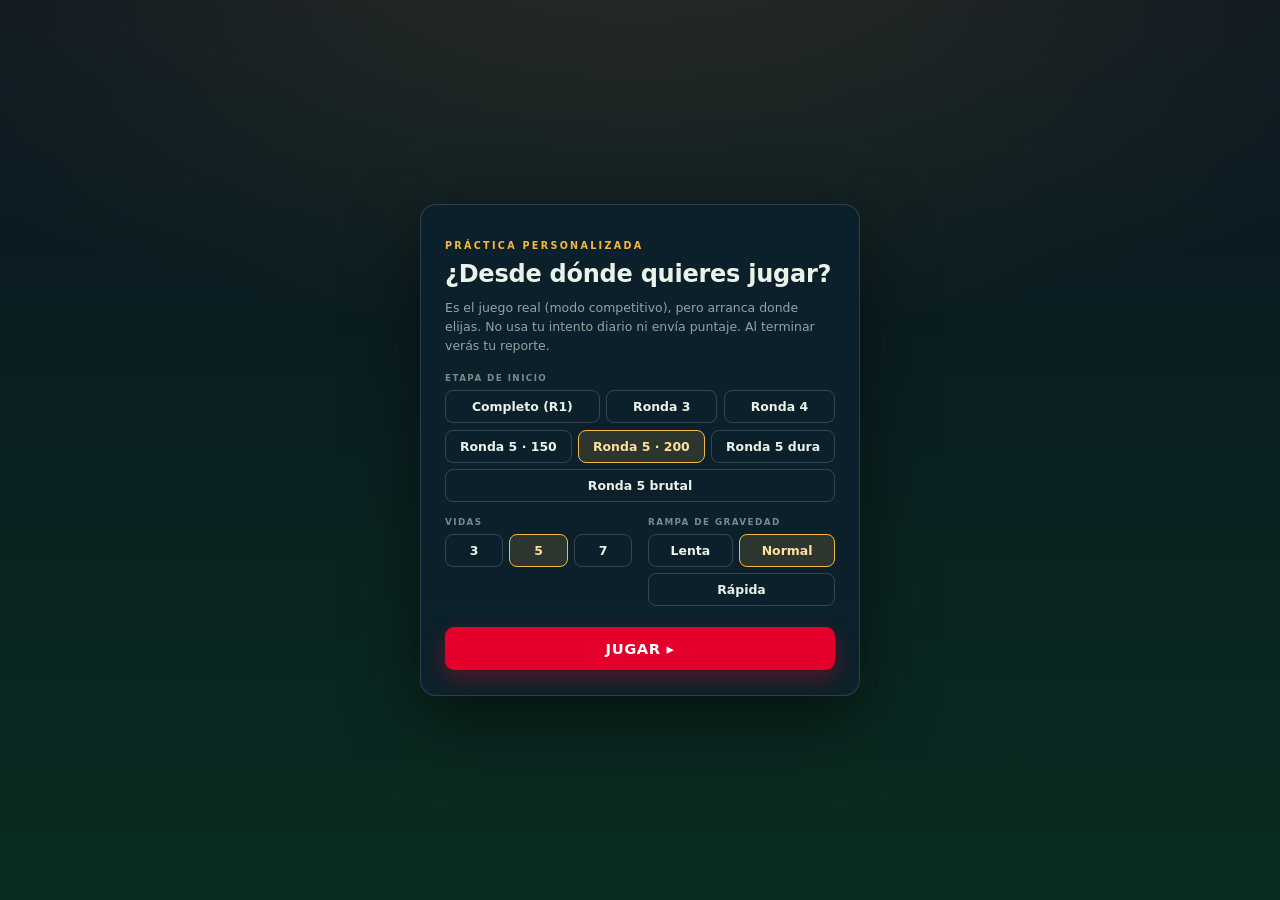
==== commit 1701c39b: "feat: preset Ronda 5 · 200 como default del panel de práctica" ====
--- a/game/index.html
+++ b/game/index.html
@@ -14,7 +14,7 @@
       gtag('config', 'G-4TJHHX3XZ9');
     </script>
     <link rel="stylesheet" href="https://fonts.googleapis.com/css2?family=Material+Symbols+Outlined:opsz,wght,FILL,GRAD@20..48,100..700,0..1,-50..200&icon_names=favorite,sports_soccer,trophy" />
-  <script type="module" crossorigin src="assets/index-Cwvmho8Z.js?v=4"></script>
+  <script type="module" crossorigin src="assets/index-Cwvmho8Z.js?v=5"></script>
   <link rel="stylesheet" crossorigin href="assets/index-BLHXZ3ck.css">
 </head>
 <body class="kia-root">
@@ -318,7 +318,7 @@
       <button data-p="completo">Completo (R1)</button>
       <button data-p="r3">Ronda 3</button>
       <button data-p="r4">Ronda 4</button>
-      <button data-p="r5_150" class="on">Ronda 5 · 150</button><button data-p="r5">Ronda 5 · 200</button>
+      <button data-p="r5_150">Ronda 5 · 150</button><button data-p="r5" class="on">Ronda 5 · 200</button>
       <button data-p="r5d">Ronda 5 dura</button>
       <button data-p="r5b">Ronda 5 brutal</button>
     </div>
@@ -348,15 +348,15 @@
     <button id="kcrep-close" title="Cerrar">&#10005;</button>
     <p class="kcfg-eyebrow">Reporte de entrenamiento</p>
     <h2 class="kcfg-title" id="kcrep-title">Última corrida</h2>
-    <div class="kcrep-stats" id="kcrep-stats"></div>
+    <div id="kcrep-stats"></div>
     <div id="kcrep-verdicts"></div>
+    <p class="kcrep-h">Cadencia: t&uacute; (barras) vs. lo que exige el juego (l&iacute;nea) <span>&middot; <b style="color:#FF5A47">&#10005;</b> = vida perdida</span></p>
+    <canvas id="kcrep-h2" width="620" height="150"></canvas>
     <p class="kcrep-h">Altura de tus patadas <span>(izquierda = arriba/bueno · derecha = bajo/tarde)</span></p>
     <canvas id="kcrep-h1" width="620" height="150"></canvas>
-    <p class="kcrep-h">Cadencia: t&uacute; (barras) vs. lo que exige el juego (l&iacute;nea)</p>
-    <canvas id="kcrep-h2" width="620" height="150"></canvas>
     <div class="kcrep-cols">
       <div><p class="kcrep-h">D&oacute;nde pierdes balones</p><canvas id="kcrep-h3" width="300" height="130"></canvas></div>
-      <div><p class="kcrep-h">Progreso por corrida</p><canvas id="kcrep-h4" width="300" height="130"></canvas></div>
+      <div><p class="kcrep-h">Progreso del preset <span>(&uacute;lt. 20 &middot; l&iacute;nea = prom. m&oacute;vil)</span></p><canvas id="kcrep-h4" width="300" height="130"></canvas></div>
     </div>
     <div class="kcrep-foot">
       <button id="kcrep-dl" class="kcrep-btn2">&#11015; Descargar datos</button><button id="kcrep-cp" class="kcrep-btn2">&#10697; Copiar</button><button id="kcrep-again">&#8635; Otra corrida</button>
@@ -399,6 +399,12 @@
   .kcrep-stat{flex:1 1 90px;background:rgba(234,242,233,.05);border:1px solid rgba(234,242,233,.1);border-radius:9px;padding:.55rem .6rem}
   .kcrep-stat b{display:block;font-family:ui-monospace,Menlo,monospace;font-size:1.25rem;font-weight:800;color:#FFDF9E;line-height:1}
   .kcrep-stat span{font-size:.55rem;letter-spacing:.1em;text-transform:uppercase;color:rgba(234,242,233,.5);font-weight:700}
+  .kcrep-stat i{display:block;font-style:normal;font-size:.58rem;margin-top:.2rem;color:rgba(234,242,233,.45)}
+  .kcrep-stat i.up{color:#5FE0A8}.kcrep-stat i.dn{color:#FF5A47}
+  .kcrep-pb{display:inline-block;background:rgba(245,184,65,.15);border:1px solid #F5B841;color:#FFDF9E;
+    font-size:.62rem;font-weight:800;letter-spacing:.08em;padding:.18rem .55rem;border-radius:999px;
+    vertical-align:middle;text-transform:uppercase;margin-left:.4rem}
+  .kcrep-note{font-size:.75rem;color:rgba(234,242,233,.5);margin:.2rem 0 .4rem}
   #kcrep-verdicts{display:flex;flex-direction:column;gap:.4rem;margin-bottom:1rem}
   .kcrep-v{font-size:.8rem;line-height:1.45;padding:.5rem .7rem;border-radius:8px;border-left:3px solid}
   .kcrep-v.sev3{background:rgba(228,0,43,.09);border-color:#E4002B}
@@ -439,7 +445,7 @@
   var PRESETS={completo:{round:1,score:0,gravBonus:0},r3:{round:3,score:50,gravBonus:0},
     r4:{round:4,score:90,gravBonus:0},r5_150:{round:5,score:150,gravBonus:0},r5:{round:5,score:200,gravBonus:0},
     r5d:{round:5,score:200,gravBonus:800},r5b:{round:5,score:200,gravBonus:1600}};
-  var sel={etapa:"r5_150",vidas:5,rampa:40};
+  var sel={etapa:"r5",vidas:5,rampa:40};
   function wire(id,attr,cast,key){var g=$(id);g.addEventListener("click",function(e){var b=e.target.closest("button");if(!b)return;[].forEach.call(g.children,function(x){x.classList.remove("on");});b.classList.add("on");sel[key]=cast(b.getAttribute(attr));});}
   wire("kcfg-etapa","data-p",String,"etapa");wire("kcfg-vidas","data-v",Number,"vidas");wire("kcfg-rampa","data-r",Number,"rampa");
   $("kcfg-play").addEventListener("click",function(){
@@ -452,42 +458,99 @@
       if(tries>300)clearInterval(iv);
     },100);
   });
-  $("kcfg-reopen").addEventListener("click",function(){location.reload();});
-  $("kcrep-again").addEventListener("click",function(){location.reload();});
+  window.__kiaAgain=function(){location.reload();};
+  $("kcfg-reopen").addEventListener("click",function(){window.__kiaAgain();});
+  $("kcrep-again").addEventListener("click",function(){window.__kiaAgain();});
   $("kcrep-close").addEventListener("click",function(){$("kcrep").classList.add("hidden");});
   $("kcfg-report").addEventListener("click",function(){window.__kiaShowReport();});var _cb=$("kcfg-coach");function _updCoach(){_cb.classList.toggle("coachon",!!window.__kiaCoach);}window.__kiaCoach=(localStorage.getItem("kia_coach")!=="0");_updCoach();_cb.addEventListener("click",function(){window.__kiaCoach=!window.__kiaCoach;localStorage.setItem("kia_coach",window.__kiaCoach?"1":"0");_updCoach();});function kcfb(text,cb){var ta=document.createElement("textarea");ta.value=text;ta.style.position="fixed";ta.style.opacity="0";document.body.appendChild(ta);ta.focus();ta.select();try{document.execCommand("copy");}catch(e){}ta.remove();cb&&cb();}$("kcrep-dl").addEventListener("click",function(){var data=localStorage.getItem("kia_runs")||"[]";var blob=new Blob([data],{type:"application/json"});var url=URL.createObjectURL(blob);var d=new Date(),p=function(n){return(n<10?"0":"")+n;};var name="kia-telemetria-"+d.getFullYear()+p(d.getMonth()+1)+p(d.getDate())+"-"+p(d.getHours())+p(d.getMinutes())+".json";var a=document.createElement("a");a.href=url;a.download=name;document.body.appendChild(a);a.click();setTimeout(function(){URL.revokeObjectURL(url);a.remove();},1000);var b=$("kcrep-dl");b.textContent="↓ "+name;setTimeout(function(){b.innerHTML="⬇ Descargar datos";},2500);});$("kcrep-cp").addEventListener("click",function(){var data=localStorage.getItem("kia_runs")||"[]";var b=$("kcrep-cp");var done=function(){b.textContent="¡Copiado!";setTimeout(function(){b.innerHTML="⥉ Copiar";},1500);};if(navigator.clipboard&&navigator.clipboard.writeText){navigator.clipboard.writeText(data).then(done,function(){kcfb(data,done);});}else kcfb(data,done);});
 
   // ── Análisis ──
   function readRuns(){try{return JSON.parse(localStorage.getItem("kia_runs")||"[]");}catch(e){return[];}}
+  function mean(a){return a.length?a.reduce(function(x,y){return x+y;},0)/a.length:0;}
+  function kt(k){return typeof k==="number"?[k,0,0,0]:k;}
   function analyze(run){
-    var kicks=run.kicks||[],drops=run.drops||[];
-    var ys=kicks.map(function(k){return k[2];});
-    var meanY=ys.length?Math.round(ys.reduce(function(a,b){return a+b;},0)/ys.length):0;
-    var highPct=ys.length?ys.filter(function(y){return y<480;}).length/ys.length:0;
-    var clicks=run.clicks||kicks.length;
-    var missPct=clicks?(clicks-kicks.length)/clicks:0;
-    var dur=run.dur||1,secs=Math.max(1,Math.ceil(dur/1000));
+    var kicks=(run.kicks||[]).map(kt),drops=run.drops||[];
+    var n=kicks.length,dur=run.dur||1;
+    var ts=kicks.map(function(k){return k[0];});
+    var ys=kicks.map(function(k){return k[2];}).filter(function(y){return y>0;});
+    var meanY=ys.length?Math.round(mean(ys)):0;
+    var clicks=run.clicks||n;
+    var missPct=clicks?(clicks-n)/clicks:0;
+    var secs=Math.max(1,Math.ceil(dur/1000));
     var your=new Array(secs).fill(0),reqS=new Array(secs).fill(0),reqN=new Array(secs).fill(0);
-    kicks.forEach(function(k){var s=Math.floor(k[0]/1000);if(s>=0&&s<secs){your[s]++;reqS[s]+=5*k[3]/2320;reqN[s]++;}});
+    kicks.forEach(function(k){var s=Math.floor(k[0]/1000);if(s>=0&&s<secs){your[s]++;if(k[3]>0){reqS[s]+=5*k[3]/2320;reqN[s]++;}}});
     var req=reqS.map(function(v,i){return reqN[i]?v/reqN[i]:0;});
     var peak=your.length?Math.max.apply(null,your):0;
+    var peak3=0;
+    for(var i=0,j=0;i<n;i++){while(ts[i]-ts[j]>3000)j++;if(i-j+1>peak3)peak3=i-j+1;}
+    peak3=peak3/3;
+    var cad=n/(dur/1000);
+    var maxGap=0;for(var g=1;g<n;g++)if(ts[g]-ts[g-1]>maxGap)maxGap=ts[g]-ts[g-1];
+    var d1=drops.length?drops[0][0]:dur;
+    var kicksB4=0;for(var q=0;q<n;q++)if(ts[q]<d1)kicksB4++;
+    var cascade=drops.length?dur-d1:0;
+    var restab=0;
+    for(var b=0;b<drops.length;b++){
+      var t0=drops[b][0],t1=b+1<drops.length?drops[b+1][0]:dur,c=0;
+      for(var w=0;w<n;w++)if(ts[w]>t0&&ts[w]<=t1)c++;
+      if(c>=20)restab++;
+    }
     var L=0,C=0,R=0;drops.forEach(function(d){if(d[1]<240)L++;else if(d[1]>480)R++;else C++;});
-    return{n:kicks.length,runKicks:run.score-((run.cfg&&run.cfg.score)||0),meanY:meanY,highPct:highPct,
-      missPct:missPct,clicks:clicks,your:your,req:req,peak:peak,L:L,C:C,R:R,dur:dur,score:run.score,gEnd:run.gEnd||0,drops:drops.length,ys:ys};
+    return{n:n,runKicks:run.score-((run.cfg&&run.cfg.score)||0),meanY:meanY,
+      missPct:missPct,clicks:clicks,your:your,req:req,peak:peak,peak3:peak3,cad:cad,
+      maxGap:maxGap,d1:d1,kicksB4:kicksB4,cascade:cascade,restab:restab,
+      L:L,C:C,R:R,dur:dur,score:run.score,gEnd:run.gEnd||0,drops:drops.length,
+      dropsT:drops.map(function(d){return d[0];}),ys:ys};
   }
-  function verdicts(a){
-    var v=[];
-    if(a.meanY>640)v.push([3,"Pateas MUY bajo &mdash; altura promedio "+a.meanY+"px. M&aacute;talos apenas cruzan la l&iacute;nea (~300). Es tu problema #1: arcos cortos = te ahogas."]);
+  function cfgKey(c){c=c||{};return[c.round||1,c.score||0,c.gravBonus||0,c.ramp||40,c.lives||5].join("/");}
+  function compare(runs,last){
+    var key=cfgKey(last.cfg);
+    var same=runs.filter(function(r){return cfgKey(r.cfg)===key;});
+    if(!same.length)same=[last];
+    var sc=same.map(function(r){return r.score||0;});
+    var best=Math.max.apply(null,sc);
+    var l5=sc.slice(-5);
+    var rank=1+sc.filter(function(s){return s>(last.score||0);}).length;
+    var day=new Date(last.ts||0).toDateString();
+    var tsc=same.filter(function(r){return new Date(r.ts||0).toDateString()===day;})
+                .map(function(r){return r.score||0;});
+    var top=null;
+    if(same.length>=8){
+      var srt=same.slice().sort(function(a,b){return(b.score||0)-(a.score||0);});
+      var tq=srt.slice(0,Math.max(3,Math.ceil(same.length*.25))).map(analyze);
+      top={d1:mean(tq.map(function(a){return a.d1;}))/1000,
+           cad:mean(tq.map(function(a){return a.cad;})),
+           gap:mean(tq.map(function(a){return a.maxGap;}))/1000};
+    }
+    return{n:same.length,same:same,best:best,avg:Math.round(mean(sc)),l5:Math.round(mean(l5)),
+      rank:rank,isPB:rank===1&&same.length>1,todayN:tsc.length,todayAvg:Math.round(mean(tsc)),
+      todayScores:tsc,top:top};
+  }
+  function verdicts(a,cmp){
+    var v=[],d1s=a.d1/1000;
+    if(a.drops===0&&a.n>30)v.push([0,"Corrida sin ca&iacute;das. &#127942;"]);
+    else if(d1s<10)v.push([3,"Apertura de solo "+d1s.toFixed(0)+"s antes de la 1&ordf; ca&iacute;da. El muro real est&aacute; en ~30s y cada segundo de apertura vale ~4.5 kicks: prioridad #1, cero ca&iacute;das antes de 15s."]);
+    else if(d1s<15)v.push([2,"Apertura de "+d1s.toFixed(0)+"s. Tus r&eacute;cords aguantan 25-30s con los 5 balones &mdash; sube el piso a 15s+."]);
+    else if(d1s>=25)v.push([0,"Apertura de &eacute;lite: "+d1s.toFixed(1)+"s &mdash; tocaste el muro (~30s), ah&iacute; se construyen los r&eacute;cords. &#9989;"]);
+    if(a.drops>=3&&a.restab===0)v.push([2,"Tras la 1&ordf; ca&iacute;da el resto cay&oacute; en cascada ("+(a.cascade/1000).toFixed(0)+"s) sin frenarla. Tus mejores corridas la frenan 2-3 veces: tras cada ca&iacute;da, re-estabiliza con un bloque de 20+ kicks."]);
+    else if(a.restab>=2)v.push([0,"Frenaste la cascada "+a.restab+" veces (bloques de 20+ kicks tras una ca&iacute;da). Forma de r&eacute;cord. &#9989;"]);
+    if(a.maxGap>=2000)v.push([2,"Freeze de "+(a.maxGap/1000).toFixed(1)+"s sin patear. Las corridas malas siempre tienen una pausa de ~2s; las buenas no pasan de ~1.2s."]);
+    else if(a.maxGap>0&&a.maxGap<=1300&&a.n>50)v.push([0,"Cero freezes: pausa m&aacute;xima "+(a.maxGap/1000).toFixed(1)+"s. Continuidad de r&eacute;cord. &#9989;"]);
+    if(cmp&&cmp.top&&a.cad<cmp.top.cad*.88)v.push([2,"Tempo: fuiste a "+a.cad.toFixed(1)+" kicks/s y tus top-25% de este preset van a "+cmp.top.cad.toFixed(1)+". Lo que separa tus mejores corridas es tempo y continuidad, no punter&iacute;a."]);
+    if(a.meanY>640)v.push([3,"Pateas MUY bajo &mdash; altura promedio "+a.meanY+"px. M&aacute;talos apenas cruzan la l&iacute;nea (~300): arcos cortos = te ahogas."]);
     else if(a.meanY>540)v.push([2,"Pateas algo bajo (prom "+a.meanY+"px). P&eacute;gales m&aacute;s arriba para alargar los arcos."]);
-    else v.push([0,"Buena altura de patada (prom "+a.meanY+"px): mantienes arcos largos. &#9989;"]);
-    if(a.missPct>0.25)v.push([3,Math.round(a.missPct*100)+"% de tus clicks no pegan a nada &mdash; est&aacute;s clickeando al vac&iacute;o. Cada click debe ir a un bal&oacute;n."]);
-    else if(a.missPct>0.12)v.push([1,Math.round(a.missPct*100)+"% de clicks perdidos. Afina la punter&iacute;a."]);
+    if(a.missPct>0.35)v.push([2,Math.round(a.missPct*100)+"% de tus clicks no pegan a nada. Ojo: la punter&iacute;a fina no es la palanca (tus mejores corridas fallan igual), pero sobre 35% ya es ruido."]);
     var tail=a.req.slice(-4).filter(function(x){return x>0;});
-    var reqEnd=tail.length?tail.reduce(function(x,y){return x+y;},0)/tail.length:0;
+    var reqEnd=tail.length?mean(tail):0;
     if(reqEnd>a.peak+0.5)v.push([2,"Al morir, el juego ped&iacute;a ~"+reqEnd.toFixed(1)+" clicks/s y tu tope fue "+a.peak+"/s. Te falta cadencia &mdash; prueba butterfly (dos dedos)."]);
     if(a.drops>1){var mx=Math.max(a.L,a.C,a.R);
       if(mx===a.L&&a.L>a.R)v.push([1,"Pierdes m&aacute;s balones por la IZQUIERDA ("+a.L+"). Cubre ese lado."]);
       else if(mx===a.R&&a.R>a.L)v.push([1,"Pierdes m&aacute;s por la DERECHA ("+a.R+"). Cubre ese lado."]);}
+    if(cmp&&cmp.todayN>=6){
+      var t=cmp.todayScores,f=mean(t.slice(0,3)),l=mean(t.slice(-3));
+      if(l<f*.85)v.push([1,"Llevas "+cmp.todayN+" corridas hoy y las &uacute;ltimas rinden "+Math.round((1-l/f)*100)+"% bajo las primeras. La fatiga es real: pausa de 5 min y vuelve fresco."]);
+      else if(t.length>=2&&t[t.length-1]>=Math.max.apply(null,t.slice(0,-1)))v.push([0,"Vienes EN RACHA hoy: tus r&eacute;cords salen encadenados &mdash; juega la siguiente ya. &#128293;"]);
+    }
     v.sort(function(x,y){return y[0]-x[0];});
     return v;
   }
@@ -522,6 +585,14 @@
     x.strokeStyle="#5FE0A8";x.lineWidth=2;x.beginPath();var started=false;
     for(var j=0;j<n;j++){if(a.req[j]<=0)continue;var px=pl+j*bw+bw/2,py=Hh-pb-(a.req[j]/mx)*(Hh-pb-6);if(!started){x.moveTo(px,py);started=true;}else x.lineTo(px,py);}
     x.stroke();
+    // vidas perdidas
+    a.dropsT.forEach(function(t){
+      var dx=Math.min(W-pl,pl+(t/1000)*bw);
+      x.strokeStyle="rgba(255,90,71,.8)";x.lineWidth=1;x.setLineDash([3,3]);
+      x.beginPath();x.moveTo(dx,12);x.lineTo(dx,Hh-pb);x.stroke();x.setLineDash([]);
+      x.fillStyle="#FF5A47";x.font="bold 10px ui-monospace,monospace";x.textAlign="center";
+      x.fillText("✕",dx,10);
+    });
     x.fillStyle="rgba(234,242,233,.45)";x.font="9px ui-monospace,monospace";x.textAlign="left";
     x.fillText("0s",pl,Hh-5);x.textAlign="right";x.fillText(n+"s",W-pl,Hh-5);
   }
@@ -534,30 +605,56 @@
       x.fillStyle="#EAF2E9";x.font="bold 13px ui-monospace,monospace";x.textAlign="center";x.fillText(vals[i],bx+cw/2,by-4);
       x.fillStyle="rgba(234,242,233,.5)";x.font="9px system-ui";x.fillText(labs[i],bx+cw/2,Hh-6);}
   }
-  function trendChart(runs){
+  function trendChart(same,last){
     var r=cv("kcrep-h4"),c=r[0],x=r[1],W=c.width,Hh=c.height,pb=14,pl=6;
-    var sc=runs.slice(-20).map(function(rr){return rr.score||0;});
-    if(!sc.length)return;var mx=Math.max.apply(null,sc)*1.1,best=Math.max.apply(null,sc);
-    var bw=(W-pl*2)/sc.length;
+    var rs=same.slice(-20),sc=rs.map(function(rr){return rr.score||0;});
+    if(!sc.length)return;
+    var best=Math.max.apply(null,sc),mx=(best||1)*1.1,bw=(W-pl*2)/sc.length;
+    var cur=-1;for(var k=rs.length-1;k>=0;k--)if(rs[k].ts===last.ts){cur=k;break;}
     for(var i=0;i<sc.length;i++){var h=(sc[i]/mx)*(Hh-pb-6),bx=pl+i*bw,by=Hh-pb-h;
-      x.fillStyle=sc[i]===best?"#5FE0A8":"rgba(245,184,65,.6)";x.fillRect(bx+1,by,Math.max(1,bw-2),h);}
+      x.fillStyle=sc[i]===best?"#5FE0A8":"rgba(245,184,65,.6)";x.fillRect(bx+1,by,Math.max(1,bw-2),h);
+      if(i===cur){x.strokeStyle="#EAF2E9";x.lineWidth=1.5;x.strokeRect(bx+1.5,by+.5,Math.max(1,bw-3),Math.max(1,h-1));}}
+    if(sc.length>=5){
+      x.strokeStyle="rgba(234,242,233,.7)";x.lineWidth=1.5;x.beginPath();
+      for(var j=0;j<sc.length;j++){var w0=Math.max(0,j-4),m=0;
+        for(var q=w0;q<=j;q++)m+=sc[q];m/=j-w0+1;
+        var px=pl+j*bw+bw/2,py=Hh-pb-(m/mx)*(Hh-pb-6);
+        j?x.lineTo(px,py):x.moveTo(px,py);}
+      x.stroke();}
     x.fillStyle="rgba(234,242,233,.5)";x.font="9px ui-monospace,monospace";x.textAlign="right";x.fillText("mejor "+best,W-pl,10);
   }
 
   window.__kiaShowReport=function(){
     var runs=readRuns(),last=window.__kiaLast||runs[runs.length-1];
     if(!last){return;}
-    var a=analyze(last);
-    $("kcrep-title").innerHTML=a.score+" puntos &middot; "+a.runKicks+" kicks en la corrida";
-    var reqEnd=(function(){var t=a.req.slice(-4).filter(function(x){return x>0;});return t.length?(t.reduce(function(p,q){return p+q;},0)/t.length):0;})();
-    var same=runs.filter(function(r){var c=r.cfg||{},d=last.cfg||{};return c.round===d.round&&c.score===d.score&&(c.gravBonus||0)===(d.gravBonus||0);});
-    var avgS=same.length?Math.round(same.reduce(function(p,r){return p+(r.score||0);},0)/same.length):0;
-    var stats=[["Puntaje",a.score],["Puntaje prom ("+same.length+")",avgS],["Sobrevivió",(a.dur/1000).toFixed(1)+"s"],["Cadencia máx",a.peak+"/s"],
-      ["Altura prom",a.meanY+"px"],["Clicks al vacío",Math.round(a.missPct*100)+"%"],["Grav. final",a.gEnd? (2350+a.gEnd):"-"]];
-    $("kcrep-stats").innerHTML=stats.map(function(s){return '<div class="kcrep-stat"><b>'+s[1]+'</b><span>'+s[0]+'</span></div>';}).join("");
-    var vs=verdicts(a);
-    $("kcrep-verdicts").innerHTML=vs.slice(0,4).map(function(v){var cls=v[0]>=3?"sev3":v[0]===2?"sev2":v[0]<=0?"good":"sev1";return '<div class="kcrep-v '+cls+'">'+v[1]+'</div>';}).join("");
-    histHeights(a);cadence(a);dropsChart(a);trendChart(runs);
+    var a=analyze(last),cmp=compare(runs,last);
+    $("kcrep-title").innerHTML=a.score+" puntos &middot; "+a.runKicks+" kicks"
+      +(cmp.isPB?'<span class="kcrep-pb">&#127942; r&eacute;cord del preset</span>':"");
+    function tile(v,l,sub,cls){return '<div class="kcrep-stat"><b>'+v+'</b><span>'+l+'</span>'+(sub?'<i class="'+(cls||"")+'">'+sub+'</i>':"")+'</div>';}
+    var dAvg=a.score-cmp.avg;
+    var s1=[
+      tile(a.score,"Puntaje",cmp.n>1?(dAvg>=0?"+":"")+dAvg+" vs prom":"",dAvg>=0?"up":"dn"),
+      tile((a.dur/1000).toFixed(1)+"s","Sobrevivi&oacute;"),
+      tile((a.d1/1000).toFixed(1)+"s","Apertura (1&ordf; vida)",a.kicksB4+" kicks"),
+      tile(a.cad.toFixed(1)+"/s","Cadencia","pico 3s: "+a.peak3.toFixed(1)),
+      tile((a.maxGap/1000).toFixed(1)+"s","Pausa m&aacute;x",a.maxGap>=2000?"freeze":"","dn"),
+      tile(Math.round(a.missPct*100)+"%","Clicks al vac&iacute;o"),
+      tile(a.restab+"/"+Math.max(0,a.drops-1),"Cascadas frenadas"),
+      tile(a.gEnd?2350+a.gEnd:"-","Grav. final")
+    ].join("");
+    var s2=cmp.n>1?[
+      tile("#"+cmp.rank+" de "+cmp.n,"Esta corrida",cmp.rank<=Math.ceil(cmp.n*.25)?"top 25%":"","up"),
+      tile(cmp.best,"Mejor"),
+      tile(cmp.avg,"Promedio"),
+      tile(cmp.l5,"Prom &uacute;lt. 5",cmp.l5>=cmp.avg?"&#9650; sobre tu prom":"&#9660; bajo tu prom",cmp.l5>=cmp.avg?"up":"dn"),
+      tile(cmp.todayN,"Corridas hoy",cmp.todayN?"prom "+cmp.todayAvg:"")
+    ].join(""):'<p class="kcrep-note">Primera corrida de este preset &mdash; juega otra para ver comparativas.</p>';
+    $("kcrep-stats").innerHTML='<p class="kcrep-h">Esta corrida</p><div class="kcrep-stats">'+s1+'</div>'
+      +'<p class="kcrep-h">Historial del preset ('+cmp.n+' corridas)</p>'
+      +(cmp.n>1?'<div class="kcrep-stats">'+s2+'</div>':s2);
+    var vs=verdicts(a,cmp);
+    $("kcrep-verdicts").innerHTML=vs.slice(0,5).map(function(v){var cls=v[0]>=3?"sev3":v[0]===2?"sev2":v[0]<=0?"good":"sev1";return '<div class="kcrep-v '+cls+'">'+v[1]+'</div>';}).join("");
+    cadence(a);histHeights(a);dropsChart(a);trendChart(cmp.same,last);
     $("kcrep").classList.remove("hidden");
   };
 })();
